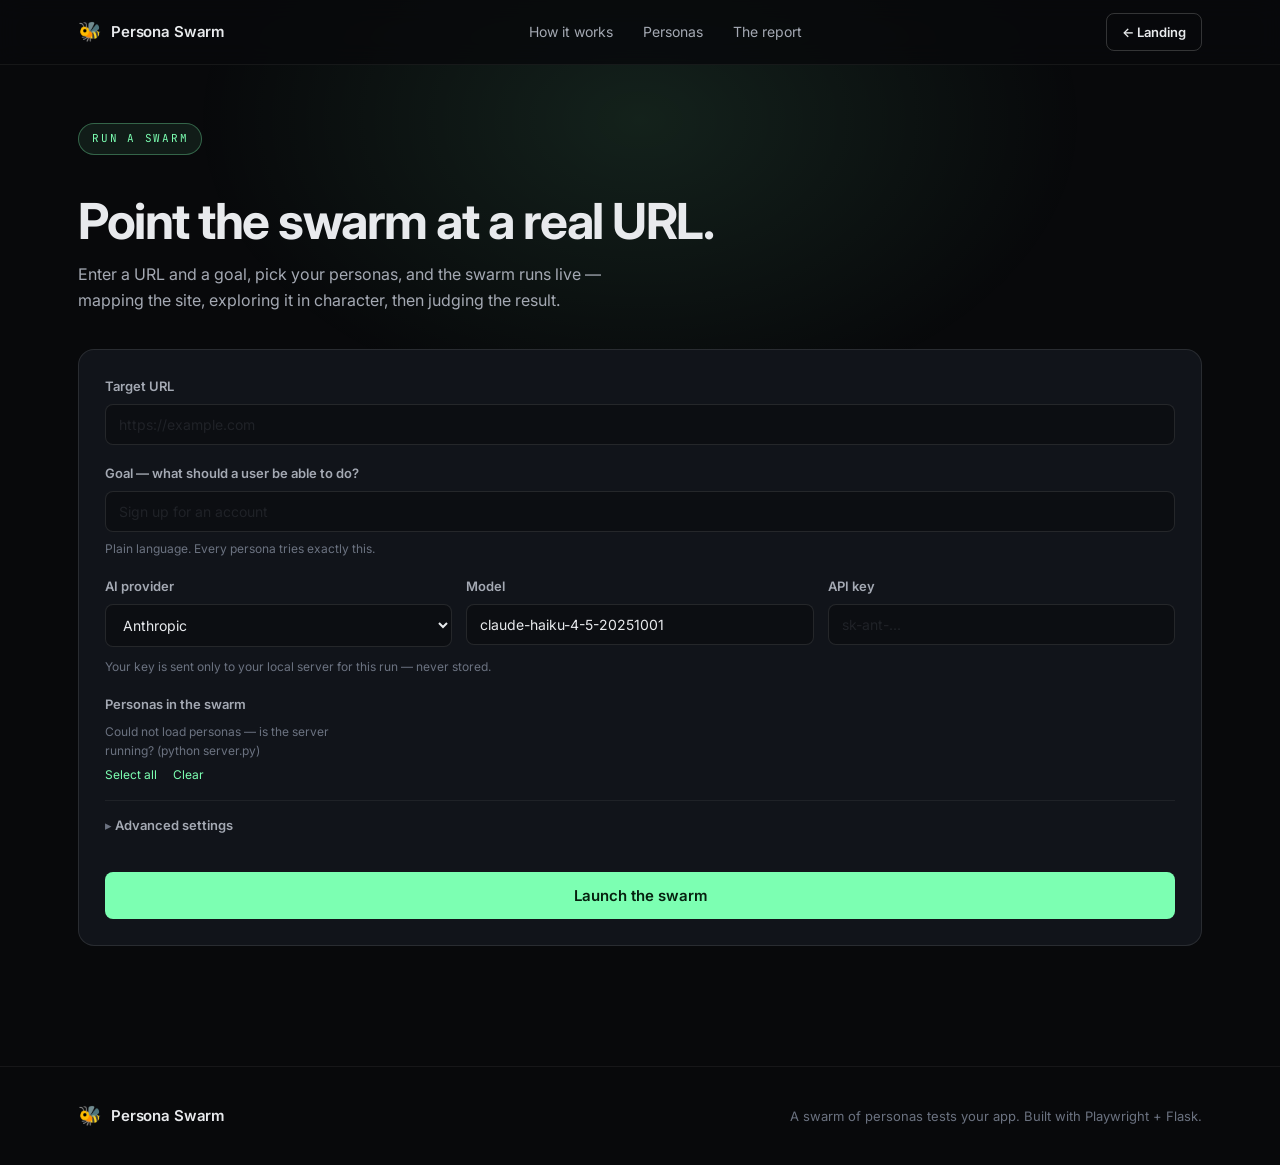
==== web/run.html @ f7f7ae6f "Add web app: landing site + functional in-browser swarm runner Adds the web/ directory and a Flask b" ====
<!doctype html>
<html lang="en">
<head>
  <meta charset="UTF-8" />
  <meta name="viewport" content="width=device-width, initial-scale=1.0" />
  <title>Persona Swarm — run a swarm</title>
  <meta name="description" content="Launch a persona swarm against any URL — live in your browser." />
  <link rel="icon" href="data:image/svg+xml,<svg xmlns='http://www.w3.org/2000/svg' viewBox='0 0 100 100'><text y='.9em' font-size='90'>🐝</text></svg>" />
  <link rel="preconnect" href="https://fonts.googleapis.com" />
  <link rel="preconnect" href="https://fonts.gstatic.com" crossorigin />
  <link href="https://fonts.googleapis.com/css2?family=Inter:wght@400;500;600;700&family=JetBrains+Mono:wght@400;500;600&family=Instrument+Serif:ital@0;1&display=swap" rel="stylesheet" />
  <link rel="stylesheet" href="styles.css" />
</head>
<body>

  <!-- ===== NAV ===== -->
  <header class="nav scrolled" id="nav">
    <div class="container nav-inner">
      <a class="brand" href="index.html">
        <span class="brand-mark">🐝</span>
        <span class="brand-name">Persona&nbsp;Swarm</span>
      </a>
      <nav class="nav-links">
        <a href="index.html#how">How it works</a>
        <a href="index.html#personas">Personas</a>
        <a href="index.html#report">The report</a>
      </nav>
      <a class="btn btn-ghost btn-sm" href="index.html">← Landing</a>
    </div>
  </header>

  <main id="top">

    <!-- ===== APP HEAD ===== -->
    <section class="app-head">
      <div class="container">
        <div class="eyebrow">Run a swarm</div>
        <h1 class="app-title">Point the swarm at a <em>real URL</em>.</h1>
        <p class="app-sub">
          Enter a URL and a goal, pick your personas, and the swarm runs live —
          mapping the site, exploring it in character, then judging the result.
        </p>
      </div>
    </section>

    <div class="container app-wrap">

      <!-- ===== FORM ===== -->
      <form id="run-form" class="panel form-panel" autocomplete="off">
        <div class="field">
          <label for="f-url">Target URL</label>
          <input id="f-url" name="url" type="url" placeholder="https://example.com" required />
        </div>

        <div class="field">
          <label for="f-goal">Goal — what should a user be able to do?</label>
          <input id="f-goal" name="goal" type="text" placeholder="Sign up for an account" required />
          <p class="hint">Plain language. Every persona tries exactly this.</p>
        </div>

        <div class="field-grid-3">
          <div class="field">
            <label for="f-provider">AI provider</label>
            <select id="f-provider" name="provider">
              <option value="anthropic">Anthropic</option>
              <option value="openai">OpenAI</option>
            </select>
          </div>
          <div class="field">
            <label for="f-model">Model</label>
            <input id="f-model" name="model" type="text" />
          </div>
          <div class="field">
            <label for="f-key">API key</label>
            <input id="f-key" name="api_key" type="password" placeholder="sk-ant-..." />
          </div>
        </div>
        <p class="hint key-hint">
          Your key is sent only to your local server for this run — never stored.
        </p>

        <div class="field">
          <label>Personas in the swarm</label>
          <div class="pick-grid" id="persona-pick"><!-- rendered by app.js --></div>
          <div class="pick-actions">
            <button type="button" class="linkbtn" id="pick-all">Select all</button>
            <button type="button" class="linkbtn" id="pick-none">Clear</button>
          </div>
        </div>

        <details class="adv">
          <summary>Advanced settings</summary>
          <div class="adv-body">
            <div class="slider">
              <label for="f-steps">Max steps / persona <b id="v-steps">15</b></label>
              <input id="f-steps" type="range" min="5" max="30" value="15" />
            </div>
            <div class="slider">
              <label for="f-pages">Site map — max pages <b id="v-pages">20</b></label>
              <input id="f-pages" type="range" min="3" max="40" value="20" />
            </div>
            <div class="slider">
              <label for="f-conc">Parallel personas <b id="v-conc">4</b></label>
              <input id="f-conc" type="range" min="1" max="8" value="4" />
            </div>
          </div>
        </details>

        <div class="form-errors" id="form-errors" hidden></div>

        <button type="submit" class="btn btn-primary btn-launch" id="launch-btn">
          Launch the swarm
        </button>
        <noscript>
          <p class="hint">This page needs JavaScript and a running server (<code>python server.py</code>).</p>
        </noscript>
      </form>

      <!-- ===== PROGRESS ===== -->
      <section class="panel run-progress" id="progress-panel" hidden>
        <div class="progress-head">
          <div>
            <div class="progress-phase" id="progress-phase">Starting…</div>
            <div class="progress-meta" id="progress-meta"></div>
          </div>
          <div class="spinner" id="progress-spin"></div>
        </div>
        <div class="console-rows" id="progress-rows"></div>
      </section>

      <!-- ===== RESULTS (built by app.js) ===== -->
      <section id="results-panel" hidden></section>

    </div>
  </main>

  <footer class="footer">
    <div class="container footer-inner">
      <div class="brand">
        <span class="brand-mark">🐝</span>
        <span class="brand-name">Persona Swarm</span>
      </div>
      <p class="footer-note">A swarm of personas tests your app. Built with Playwright + Flask.</p>
    </div>
  </footer>

  <script src="app.js"></script>
</body>
</html>
---- web/styles.css ----
/* ============================================================
   Persona Swarm — showcase site
   Visual system mirrors gauntlet.to: near-black ground,
   mint-green accent, Inter / JetBrains Mono / Instrument Serif.
   ============================================================ */

:root {
  --bg:            #08090b;
  --bg-1:          #0c0e12;
  --bg-card:       #11141a;
  --accent:        #7cffb2;
  --accent-dim:    #54e394;
  --accent-bg:     rgba(124, 255, 178, .08);
  --accent-bg-str: rgba(124, 255, 178, .16);
  --accent-border: rgba(124, 255, 178, .32);
  --border-soft:   rgba(255, 255, 255, .06);
  --border:        rgba(255, 255, 255, .10);
  --border-strong: rgba(255, 255, 255, .18);
  --text:          #e8eaed;
  --text-mid:      #a4a9b3;
  --text-dim:      #6b7280;
  --text-faint:    rgba(68, 72, 80, .35);
  --error:         #ff7a7a;
  --improve:       #7ab8ff;
  --warn:          #f5c46b;
  --good:          #7cffb2;

  --font-display: "Instrument Serif", Georgia, serif;
  --font-mono:    "JetBrains Mono", "SF Mono", Menlo, Consolas, monospace;
  --font-sans:    "Inter", system-ui, -apple-system, "Segoe UI", sans-serif;

  --r-sm: 4px;  --r-md: 8px;  --r-lg: 12px;  --r-xl: 16px;
  --container: 1180px;
  --ease: cubic-bezier(.2, .7, .2, 1);
}

* { margin: 0; padding: 0; box-sizing: border-box; }

html { scroll-behavior: smooth; }

body {
  font-family: var(--font-sans);
  background: var(--bg);
  color: var(--text);
  font-size: 15px;
  line-height: 1.6;
  -webkit-font-smoothing: antialiased;
  overflow-x: hidden;
}

/* ambient glow behind the page */
body::before {
  content: "";
  position: fixed;
  top: -20%;
  left: 50%;
  width: 900px; height: 600px;
  transform: translateX(-50%);
  background: radial-gradient(ellipse, rgba(124, 255, 178, .10), transparent 70%);
  pointer-events: none;
  z-index: 0;
}

.container {
  width: 100%;
  max-width: var(--container);
  margin: 0 auto;
  padding: 0 28px;
  position: relative;
  z-index: 1;
}

em { font-style: normal; }

/* ---- typographic accents ---- */
.hero-title em,
.section-title em,
.cta-title em {
  font-family: var(--font-display);
  font-style: italic;
  font-weight: 400;
  color: var(--accent);
}

/* ============================================================
   NAV
   ============================================================ */
.nav {
  position: sticky;
  top: 0;
  z-index: 50;
  border-bottom: 1px solid transparent;
  background: rgba(8, 9, 11, 0);
  transition: background .3s var(--ease), border-color .3s var(--ease);
}
.nav.scrolled {
  background: rgba(8, 9, 11, .82);
  backdrop-filter: blur(12px);
  border-bottom: 1px solid var(--border-soft);
}
.nav-inner {
  display: flex;
  align-items: center;
  justify-content: space-between;
  height: 64px;
}
.brand {
  display: flex;
  align-items: center;
  gap: 9px;
  text-decoration: none;
  color: var(--text);
}
.brand-mark { font-size: 19px; }
.brand-name { font-weight: 600; letter-spacing: -.01em; font-size: 15px; }
.nav-links {
  display: flex;
  gap: 30px;
}
.nav-links a {
  color: var(--text-mid);
  text-decoration: none;
  font-size: 14px;
  transition: color .15s var(--ease);
}
.nav-links a:hover { color: var(--text); }

/* ============================================================
   BUTTONS
   ============================================================ */
.btn {
  display: inline-flex;
  align-items: center;
  justify-content: center;
  font-family: var(--font-sans);
  font-size: 14px;
  font-weight: 600;
  text-decoration: none;
  padding: 11px 20px;
  border-radius: var(--r-md);
  border: 1px solid transparent;
  cursor: pointer;
  transition: transform .12s var(--ease), background .15s var(--ease),
              border-color .15s var(--ease);
}
.btn-sm { padding: 8px 15px; font-size: 13px; }
.btn-primary {
  background: var(--accent);
  color: #06210f;
}
.btn-primary:hover { background: #92ffc1; transform: translateY(-1px); }
.btn-ghost {
  background: transparent;
  color: var(--text);
  border-color: var(--border-strong);
}
.btn-ghost:hover { border-color: var(--accent-border); }

/* ============================================================
   HERO
   ============================================================ */
.hero {
  padding: 96px 0 80px;
  text-align: center;
}
.eyebrow {
  display: inline-block;
  font-family: var(--font-mono);
  font-size: 11px;
  letter-spacing: .16em;
  text-transform: uppercase;
  color: var(--accent);
  background: var(--accent-bg);
  border: 1px solid var(--accent-border);
  padding: 6px 13px;
  border-radius: 999px;
  margin-bottom: 26px;
}
.hero-title {
  font-size: clamp(2.6rem, 6.4vw, 4.7rem);
  line-height: 1.04;
  font-weight: 700;
  letter-spacing: -.035em;
}
.hero-sub {
  max-width: 620px;
  margin: 24px auto 0;
  color: var(--text-mid);
  font-size: 17px;
}
.hero-cta {
  display: flex;
  gap: 12px;
  justify-content: center;
  margin-top: 32px;
}
.hero-stats {
  display: flex;
  gap: 14px;
  justify-content: center;
  align-items: center;
  margin-top: 30px;
  font-size: 13px;
  color: var(--text-dim);
}
.hero-stats b { color: var(--text-mid); font-weight: 600; }
.hero-stats .dot { color: var(--text-faint); }

/* ---- live swarm console ---- */
.console {
  max-width: 720px;
  margin: 60px auto 0;
  text-align: left;
  background: var(--bg-card);
  border: 1px solid var(--border);
  border-radius: var(--r-lg);
  overflow: hidden;
  box-shadow: 0 30px 80px -30px rgba(0, 0, 0, .8);
}
.console-bar {
  display: flex;
  align-items: center;
  gap: 7px;
  padding: 11px 14px;
  background: var(--bg-1);
  border-bottom: 1px solid var(--border-soft);
}
.cdot {
  width: 10px; height: 10px;
  border-radius: 999px;
  background: #2c2f36;
}
.console-title {
  margin-left: 8px;
  font-family: var(--font-mono);
  font-size: 12px;
  color: var(--text-dim);
}
.console-body { padding: 18px 18px 16px; }
.console-cmd {
  font-family: var(--font-mono);
  font-size: 13px;
  color: var(--text-mid);
  margin-bottom: 14px;
}
.console-cmd .prompt { color: var(--accent); }
.console-cmd .arg { color: var(--text-dim); }

.console-rows { display: flex; flex-direction: column; gap: 2px; }
.crow {
  display: grid;
  grid-template-columns: 26px 1fr auto;
  align-items: center;
  gap: 10px;
  padding: 7px 8px;
  border-radius: var(--r-sm);
  font-size: 13px;
}
.crow + .crow { border-top: 1px solid var(--border-soft); }
.crow-emoji { font-size: 15px; }
.crow-name { color: var(--text); }
.crow-status {
  font-family: var(--font-mono);
  font-size: 12px;
  color: var(--text-dim);
}
.crow-status.running { color: var(--warn); }
.crow-status.completed { color: var(--good); }
.crow-status.abandoned { color: var(--error); }
.crow.dim { opacity: .4; }
.console-foot {
  margin-top: 12px;
  padding-top: 12px;
  border-top: 1px solid var(--border-soft);
  font-family: var(--font-mono);
  font-size: 12px;
  color: var(--text-dim);
  min-height: 18px;
}
.console-foot b { color: var(--accent); font-weight: 600; }

/* ============================================================
   GENERIC SECTION
   ============================================================ */
.section { padding: 84px 0; }
.kicker {
  font-family: var(--font-mono);
  font-size: 11px;
  letter-spacing: .16em;
  text-transform: uppercase;
  color: var(--accent);
  margin-bottom: 14px;
}
.section-title {
  font-size: clamp(1.9rem, 3.6vw, 2.8rem);
  font-weight: 700;
  letter-spacing: -.03em;
  line-height: 1.12;
}
.section-lead {
  max-width: 600px;
  margin-top: 16px;
  color: var(--text-mid);
  font-size: 16px;
}

/* ---- problem / contrast ---- */
.contrast {
  display: grid;
  grid-template-columns: 1fr 1fr;
  gap: 18px;
  margin-top: 40px;
}
.contrast-col {
  background: var(--bg-card);
  border: 1px solid var(--border);
  border-radius: var(--r-lg);
  padding: 24px;
}
.contrast-col.good { border-color: var(--accent-border); background: var(--accent-bg); }
.contrast-h {
  font-family: var(--font-mono);
  font-size: 12px;
  text-transform: uppercase;
  letter-spacing: .1em;
  margin-bottom: 14px;
  color: var(--text-dim);
}
.contrast-col.good .contrast-h { color: var(--accent); }
.contrast-col ul { list-style: none; display: flex; flex-direction: column; gap: 10px; }
.contrast-col li {
  font-size: 14px;
  color: var(--text-mid);
  padding-left: 20px;
  position: relative;
}
.contrast-col li::before {
  content: "—";
  position: absolute;
  left: 0;
  color: var(--text-faint);
}
.contrast-col.good li::before { content: "+"; color: var(--accent); }
.contrast-col.bad li::before { content: "×"; color: var(--error); }

/* ---- steps ---- */
.steps {
  list-style: none;
  display: grid;
  grid-template-columns: repeat(5, 1fr);
  gap: 14px;
  margin-top: 40px;
  counter-reset: step;
}
.step {
  background: var(--bg-card);
  border: 1px solid var(--border);
  border-radius: var(--r-lg);
  padding: 22px 18px;
  transition: border-color .2s var(--ease), transform .2s var(--ease);
}
.step:hover { border-color: var(--accent-border); transform: translateY(-3px); }
.step-no {
  font-family: var(--font-mono);
  font-size: 12px;
  color: var(--accent);
  letter-spacing: .05em;
}
.step h3 {
  font-size: 15px;
  font-weight: 600;
  margin: 12px 0 8px;
  letter-spacing: -.01em;
}
.step p { font-size: 13px; color: var(--text-dim); line-height: 1.55; }
.step p em { color: var(--text-mid); font-style: italic; }

/* ---- personas ---- */
.persona-grid {
  display: grid;
  grid-template-columns: repeat(4, 1fr);
  gap: 14px;
  margin-top: 40px;
}
.persona {
  background: var(--bg-card);
  border: 1px solid var(--border);
  border-radius: var(--r-lg);
  padding: 20px;
  transition: border-color .2s var(--ease), transform .2s var(--ease),
              background .2s var(--ease);
}
.persona:hover {
  border-color: var(--accent-border);
  background: #13171e;
  transform: translateY(-3px);
}
.persona-top { display: flex; align-items: center; gap: 10px; }
.persona-emoji {
  font-size: 22px;
  width: 42px; height: 42px;
  display: flex; align-items: center; justify-content: center;
  background: var(--bg-1);
  border: 1px solid var(--border);
  border-radius: var(--r-md);
}
.persona-name { font-size: 14px; font-weight: 600; letter-spacing: -.01em; }
.persona-summary {
  margin-top: 12px;
  font-size: 13px;
  color: var(--text-dim);
  line-height: 1.55;
  min-height: 58px;
}
.persona-meta {
  margin-top: 14px;
  display: flex;
  align-items: center;
  justify-content: space-between;
}
.patience-label {
  font-family: var(--font-mono);
  font-size: 10px;
  letter-spacing: .08em;
  text-transform: uppercase;
  color: var(--text-dim);
}
.patience-bar {
  width: 78px; height: 5px;
  background: var(--border);
  border-radius: 999px;
  overflow: hidden;
}
.patience-fill { height: 100%; background: var(--accent); border-radius: 999px; }

/* ---- report card ---- */
.report-card {
  margin-top: 38px;
  background: var(--bg-card);
  border: 1px solid var(--border);
  border-radius: var(--r-xl);
  overflow: hidden;
}
.report-head {
  display: flex;
  align-items: center;
  justify-content: space-between;
  padding: 24px 26px;
  border-bottom: 1px solid var(--border-soft);
}
.report-goal {
  font-family: var(--font-display);
  font-style: italic;
  font-size: 22px;
  color: var(--text);
}
.report-url {
  font-family: var(--font-mono);
  font-size: 12px;
  color: var(--text-dim);
  margin-top: 3px;
}
.score-ring {
  width: 92px; height: 92px;
  border-radius: 999px;
  display: flex;
  flex-direction: column;
  align-items: center;
  justify-content: center;
  flex-shrink: 0;
  background:
    radial-gradient(closest-side, var(--bg-card) 79%, transparent 80%),
    conic-gradient(var(--accent) var(--ring-deg, 0deg), var(--border) 0);
}
.score-num { font-size: 24px; font-weight: 700; line-height: 1; }
.score-num small { font-size: 11px; color: var(--text-dim); font-weight: 500; }
.score-label {
  font-family: var(--font-mono);
  font-size: 9px;
  letter-spacing: .14em;
  text-transform: uppercase;
  color: var(--text-dim);
  margin-top: 3px;
}
.report-headline {
  padding: 20px 26px;
  font-size: 15px;
  color: var(--text-mid);
  border-bottom: 1px solid var(--border-soft);
}
.report-cols {
  display: grid;
  grid-template-columns: 1fr 1fr;
}
.report-block { padding: 22px 26px; }
.report-block:first-child { border-right: 1px solid var(--border-soft); }
.report-block-h {
  font-family: var(--font-mono);
  font-size: 11px;
  letter-spacing: .12em;
  text-transform: uppercase;
  color: var(--text-dim);
  margin-bottom: 14px;
}
.blocker-list, .verdict-list {
  list-style: none;
  display: flex;
  flex-direction: column;
  gap: 11px;
}
.blocker-list li {
  font-size: 13.5px;
  color: var(--text-mid);
  display: flex;
  gap: 10px;
  align-items: flex-start;
}
.sev {
  width: 8px; height: 8px;
  border-radius: 999px;
  margin-top: 6px;
  flex-shrink: 0;
}
.sev-blocker { background: var(--error); }
.sev-major { background: var(--warn); }
.verdict-list li {
  display: flex;
  align-items: center;
  justify-content: space-between;
  font-size: 13.5px;
}
.verdict-list .v-name { color: var(--text-mid); }
.vchip {
  font-family: var(--font-mono);
  font-size: 10px;
  font-weight: 600;
  text-transform: uppercase;
  letter-spacing: .06em;
  padding: 3px 8px;
  border-radius: 999px;
}
.vchip.success { color: var(--good); background: var(--accent-bg-str); }
.vchip.partial { color: var(--warn); background: rgba(245, 196, 107, .12); }
.vchip.failure { color: var(--error); background: rgba(255, 122, 122, .12); }
.report-foot {
  padding: 16px 26px;
  background: var(--bg-1);
  font-size: 13px;
  color: var(--text-dim);
}
.report-foot b { color: var(--text-mid); }
.regress-tag {
  font-family: var(--font-mono);
  font-size: 11px;
  color: var(--error);
  background: rgba(255, 122, 122, .1);
  padding: 3px 8px;
  border-radius: var(--r-sm);
  margin-right: 8px;
}

/* ---- CTA ---- */
.section-cta { text-align: center; }
.section-cta .section-lead { margin-left: auto; margin-right: auto; }
.cta-title {
  font-size: clamp(2rem, 4.4vw, 3.2rem);
  font-weight: 700;
  letter-spacing: -.03em;
}
.run-block {
  max-width: 560px;
  margin: 34px auto 28px;
  text-align: left;
  background: var(--bg-card);
  border: 1px solid var(--border);
  border-radius: var(--r-lg);
  overflow: hidden;
}
.run-code {
  padding: 20px;
  font-family: var(--font-mono);
  font-size: 13px;
  line-height: 1.85;
  color: var(--text);
  white-space: pre-wrap;
}
.run-code .c-cmt { color: var(--text-dim); }

/* ---- footer ---- */
.footer {
  border-top: 1px solid var(--border-soft);
  padding: 34px 0;
  margin-top: 30px;
}
.footer-inner {
  display: flex;
  align-items: center;
  justify-content: space-between;
}
.footer-note { font-size: 13px; color: var(--text-dim); }

/* ============================================================
   REVEAL ANIMATION
   ============================================================ */
/* hidden state applies only once JS confirms it can reveal them again,
   so a JS failure leaves the page fully visible instead of blank */
html.js .reveal {
  opacity: 0;
  transform: translateY(18px);
  transition: opacity .6s var(--ease), transform .6s var(--ease);
}
/* must out-rank `html.js .reveal` (0,2,1) — hence the html.js prefix */
html.js .reveal.in { opacity: 1; transform: none; }

@media (prefers-reduced-motion: reduce) {
  html.js .reveal { opacity: 1; transform: none; transition: none; }
  html { scroll-behavior: auto; }
}

/* ============================================================
   RESPONSIVE
   ============================================================ */
@media (max-width: 940px) {
  .steps { grid-template-columns: repeat(2, 1fr); }
  .persona-grid { grid-template-columns: repeat(2, 1fr); }
}
@media (max-width: 720px) {
  .nav-links { display: none; }
  .hero { padding: 64px 0 56px; }
  .section { padding: 60px 0; }
  .contrast { grid-template-columns: 1fr; }
  .report-cols { grid-template-columns: 1fr; }
  .report-block:first-child {
    border-right: none;
    border-bottom: 1px solid var(--border-soft);
  }
  .report-head { flex-direction: column; gap: 18px; align-items: flex-start; }
  .hero-cta { flex-direction: column; }
  .hero-stats { flex-wrap: wrap; }
}
@media (max-width: 460px) {
  .steps { grid-template-columns: 1fr; }
  .persona-grid { grid-template-columns: 1fr; }
  .container { padding: 0 18px; }
}

/* ============================================================
   RUN APP  (run.html) — the functional swarm runner
   ============================================================ */
.app-head { padding: 58px 0 6px; }
.app-title {
  font-size: clamp(2rem, 4.4vw, 3.1rem);
  font-weight: 700;
  letter-spacing: -.03em;
  line-height: 1.08;
  margin-top: 14px;
}
.app-sub {
  max-width: 560px;
  margin-top: 14px;
  color: var(--text-mid);
  font-size: 16px;
}
.app-wrap {
  display: flex;
  flex-direction: column;
  gap: 22px;
  padding-top: 30px;
  padding-bottom: 90px;
}

.panel {
  background: var(--bg-card);
  border: 1px solid var(--border);
  border-radius: var(--r-xl);
  padding: 26px;
}

/* ---- form ---- */
.form-panel { display: flex; flex-direction: column; gap: 18px; }
.field { display: flex; flex-direction: column; gap: 7px; }
.field-grid-3 { display: grid; grid-template-columns: 1fr 1fr 1fr; gap: 14px; }
.field label, .slider label {
  font-size: 13px;
  font-weight: 600;
  color: var(--text-mid);
}
.form-panel input[type="url"],
.form-panel input[type="text"],
.form-panel input[type="password"],
.form-panel select {
  width: 100%;
  background: var(--bg-1);
  border: 1px solid var(--border);
  border-radius: var(--r-md);
  color: var(--text);
  font-family: var(--font-sans);
  font-size: 14px;
  padding: 11px 13px;
  transition: border-color .15s var(--ease);
}
.form-panel input:focus, .form-panel select:focus {
  outline: none;
  border-color: var(--accent-border);
}
.form-panel input::placeholder { color: var(--text-faint); }
.hint { font-size: 12px; color: var(--text-dim); }
.key-hint { margin-top: -8px; }

/* ---- persona picker ---- */
.pick-grid { display: grid; grid-template-columns: repeat(4, 1fr); gap: 10px; }
.pick {
  text-align: left;
  background: var(--bg-1);
  border: 1px solid var(--border);
  border-radius: var(--r-md);
  padding: 12px;
  cursor: pointer;
  font-family: var(--font-sans);
  transition: border-color .15s var(--ease), background .15s var(--ease);
}
.pick:hover { border-color: var(--border-strong); }
.pick.on { border-color: var(--accent-border); background: var(--accent-bg); }
.pick-top { display: flex; align-items: center; gap: 7px; }
.pick-emoji { font-size: 16px; }
.pick-name { font-size: 13px; font-weight: 600; color: var(--text); flex: 1; }
.pick-check { font-size: 11px; color: var(--accent); opacity: 0; transition: opacity .12s var(--ease); }
.pick.on .pick-check { opacity: 1; }
.pick-summary { font-size: 11.5px; color: var(--text-dim); margin-top: 7px; line-height: 1.45; }
.pick-actions { display: flex; gap: 16px; }
.linkbtn {
  background: none;
  border: none;
  cursor: pointer;
  color: var(--accent);
  font-size: 12px;
  font-family: var(--font-sans);
  padding: 0;
}
.linkbtn:hover { color: var(--accent-dim); }

/* ---- advanced ---- */
.adv { border-top: 1px solid var(--border-soft); padding-top: 14px; }
.adv summary {
  cursor: pointer;
  font-size: 13px;
  font-weight: 600;
  color: var(--text-mid);
  list-style: none;
}
.adv summary::-webkit-details-marker { display: none; }
.adv summary::before { content: "▸ "; color: var(--text-dim); }
.adv[open] summary::before { content: "▾ "; }
.adv-body { display: grid; grid-template-columns: repeat(3, 1fr); gap: 16px; margin-top: 14px; }
.slider { display: flex; flex-direction: column; gap: 8px; }
.slider label b { color: var(--accent); font-family: var(--font-mono); }
.slider input[type="range"] { width: 100%; accent-color: var(--accent); cursor: pointer; }

/* ---- errors / launch ---- */
.form-errors { display: flex; flex-direction: column; gap: 6px; }
.form-error {
  font-size: 13px;
  color: var(--error);
  background: rgba(255, 122, 122, .08);
  border: 1px solid rgba(255, 122, 122, .22);
  border-radius: var(--r-md);
  padding: 9px 12px;
}
.btn-launch { width: 100%; padding: 13px; font-size: 15px; }
.btn-launch:disabled { opacity: .55; cursor: not-allowed; transform: none; }

/* ---- progress ---- */
.progress-head {
  display: flex;
  align-items: center;
  justify-content: space-between;
  margin-bottom: 16px;
}
.progress-phase { font-size: 15px; font-weight: 600; }
.progress-meta {
  font-family: var(--font-mono);
  font-size: 12px;
  color: var(--text-dim);
  margin-top: 3px;
}
.spinner {
  width: 20px; height: 20px;
  flex-shrink: 0;
  border: 2px solid var(--border);
  border-top-color: var(--accent);
  border-radius: 999px;
  animation: spin .8s linear infinite;
}
@keyframes spin { to { transform: rotate(360deg); } }
@media (prefers-reduced-motion: reduce) { .spinner { animation: none; } }
.crow-status.stuck { color: var(--warn); }
.crow-status.error { color: var(--error); }

/* ---- results ---- */
.results { display: flex; flex-direction: column; gap: 22px; }
.results-head {
  display: flex;
  align-items: center;
  justify-content: space-between;
  gap: 20px;
}
.results-goal { font-family: var(--font-display); font-style: italic; font-size: 24px; }
.results-url { font-family: var(--font-mono); font-size: 12px; color: var(--text-dim); margin-top: 4px; }
.results-sub { font-size: 12px; color: var(--text-dim); margin-top: 6px; }
.results-headline {
  font-size: 15px;
  color: var(--text-mid);
  padding: 14px 16px;
  background: var(--bg-1);
  border: 1px solid var(--border-soft);
  border-radius: var(--r-md);
}
.metrics { display: grid; grid-template-columns: repeat(5, 1fr); gap: 10px; }
.metric {
  background: var(--bg-1);
  border: 1px solid var(--border-soft);
  border-radius: var(--r-md);
  padding: 14px;
  text-align: center;
}
.metric-num { font-size: 22px; font-weight: 700; }
.metric-label {
  font-family: var(--font-mono);
  font-size: 10px;
  text-transform: uppercase;
  letter-spacing: .1em;
  color: var(--text-dim);
  margin-top: 4px;
}
.results-block { display: flex; flex-direction: column; gap: 12px; }
.results-h {
  font-size: 13px;
  font-weight: 700;
  padding-bottom: 8px;
  border-bottom: 1px solid var(--border-soft);
}

/* fixes */
.fix {
  background: var(--bg-1);
  border: 1px solid var(--border-soft);
  border-left: 3px solid var(--text-faint);
  border-radius: var(--r-md);
  padding: 12px 14px;
}
.fix-high { border-left-color: var(--error); }
.fix-medium { border-left-color: var(--warn); }
.fix-low { border-left-color: var(--improve); }
.fix summary {
  cursor: pointer;
  list-style: none;
  display: flex;
  gap: 9px;
  align-items: center;
}
.fix summary::-webkit-details-marker { display: none; }
.fix-prio {
  font-family: var(--font-mono);
  font-size: 10px;
  font-weight: 600;
  padding: 2px 7px;
  border-radius: var(--r-sm);
  background: var(--bg-card);
  color: var(--text-dim);
  flex-shrink: 0;
}
.fix-high .fix-prio { color: var(--error); }
.fix-medium .fix-prio { color: var(--warn); }
.fix-low .fix-prio { color: var(--improve); }
.fix-issue { font-size: 13.5px; color: var(--text); }
.fix-why { font-size: 13px; color: var(--text-dim); margin-top: 10px; }

/* regression */
.delta-row { display: grid; grid-template-columns: repeat(3, 1fr); gap: 10px; }
.delta {
  background: var(--bg-1);
  border: 1px solid var(--border-soft);
  border-radius: var(--r-md);
  padding: 12px;
  text-align: center;
}
.delta-num { font-size: 19px; font-weight: 700; font-family: var(--font-mono); }
.delta-label {
  font-family: var(--font-mono);
  font-size: 10px;
  text-transform: uppercase;
  letter-spacing: .09em;
  color: var(--text-dim);
  margin-top: 3px;
}
.delta.good .delta-num { color: var(--good); }
.delta.bad .delta-num { color: var(--error); }
.delta.flat .delta-num { color: var(--text-dim); }
.reg-line { font-size: 13px; }
.reg-line.good { color: var(--good); }
.reg-line.bad { color: var(--error); }

/* per-persona result */
.persona-result {
  background: var(--bg-1);
  border: 1px solid var(--border-soft);
  border-left: 3px solid var(--text-faint);
  border-radius: var(--r-md);
  padding: 14px 16px;
}
.persona-result.success { border-left-color: var(--good); }
.persona-result.partial { border-left-color: var(--warn); }
.persona-result.failure { border-left-color: var(--error); }
.pr-top { display: flex; align-items: center; gap: 9px; }
.pr-emoji { font-size: 17px; }
.pr-name { font-size: 14px; font-weight: 600; flex: 1; }
.pr-summary { font-size: 13px; color: var(--text-mid); margin-top: 8px; line-height: 1.55; }
.pr-details { margin-top: 10px; }
.pr-details > summary {
  cursor: pointer;
  font-family: var(--font-mono);
  font-size: 11.5px;
  color: var(--text-dim);
  list-style: none;
}
.pr-details > summary::-webkit-details-marker { display: none; }
.pr-details > summary::before { content: "▸ "; }
.pr-details[open] > summary::before { content: "▾ "; }
.pr-sub {
  font-family: var(--font-mono);
  font-size: 10px;
  text-transform: uppercase;
  letter-spacing: .1em;
  color: var(--text-dim);
  margin: 14px 0 8px;
}
.pr-error {
  font-size: 12.5px;
  color: var(--error);
  background: rgba(255, 122, 122, .08);
  border-radius: var(--r-sm);
  padding: 8px 10px;
  margin-top: 10px;
}
.friction-list { list-style: none; display: flex; flex-direction: column; gap: 8px; }
.friction-list li {
  font-size: 13px;
  color: var(--text-mid);
  display: flex;
  gap: 9px;
  align-items: flex-start;
}
.step-tag { color: var(--text-faint); }
.step-trail { list-style: none; display: flex; flex-direction: column; gap: 10px; }
.step-item { border-left: 1px solid var(--border); padding-left: 12px; }
.step-head { display: flex; align-items: center; gap: 8px; flex-wrap: wrap; }
.step-idx {
  font-family: var(--font-mono);
  font-size: 10px;
  font-weight: 600;
  color: #06210f;
  background: var(--accent);
  border-radius: var(--r-sm);
  padding: 1px 6px;
}
.step-action { font-size: 13px; font-weight: 600; }
.step-target { font-family: var(--font-mono); font-size: 12px; color: var(--text-dim); }
.step-thought { font-size: 12.5px; color: var(--text-mid); margin-top: 4px; }
.step-obs { font-size: 12.5px; color: var(--text-dim); margin-top: 2px; }

.results-actions { display: flex; gap: 10px; justify-content: flex-end; }
.run-error { border-color: rgba(255, 122, 122, .3); }
.sev-minor { background: var(--improve); }

@media (max-width: 860px) {
  .field-grid-3 { grid-template-columns: 1fr; }
  .adv-body { grid-template-columns: 1fr; }
  .pick-grid { grid-template-columns: repeat(2, 1fr); }
  .metrics { grid-template-columns: repeat(2, 1fr); }
  .delta-row { grid-template-columns: 1fr; }
  .results-head { flex-direction: column; align-items: flex-start; }
}
@media (max-width: 460px) {
  .pick-grid { grid-template-columns: 1fr; }
  .metrics { grid-template-columns: 1fr; }
}
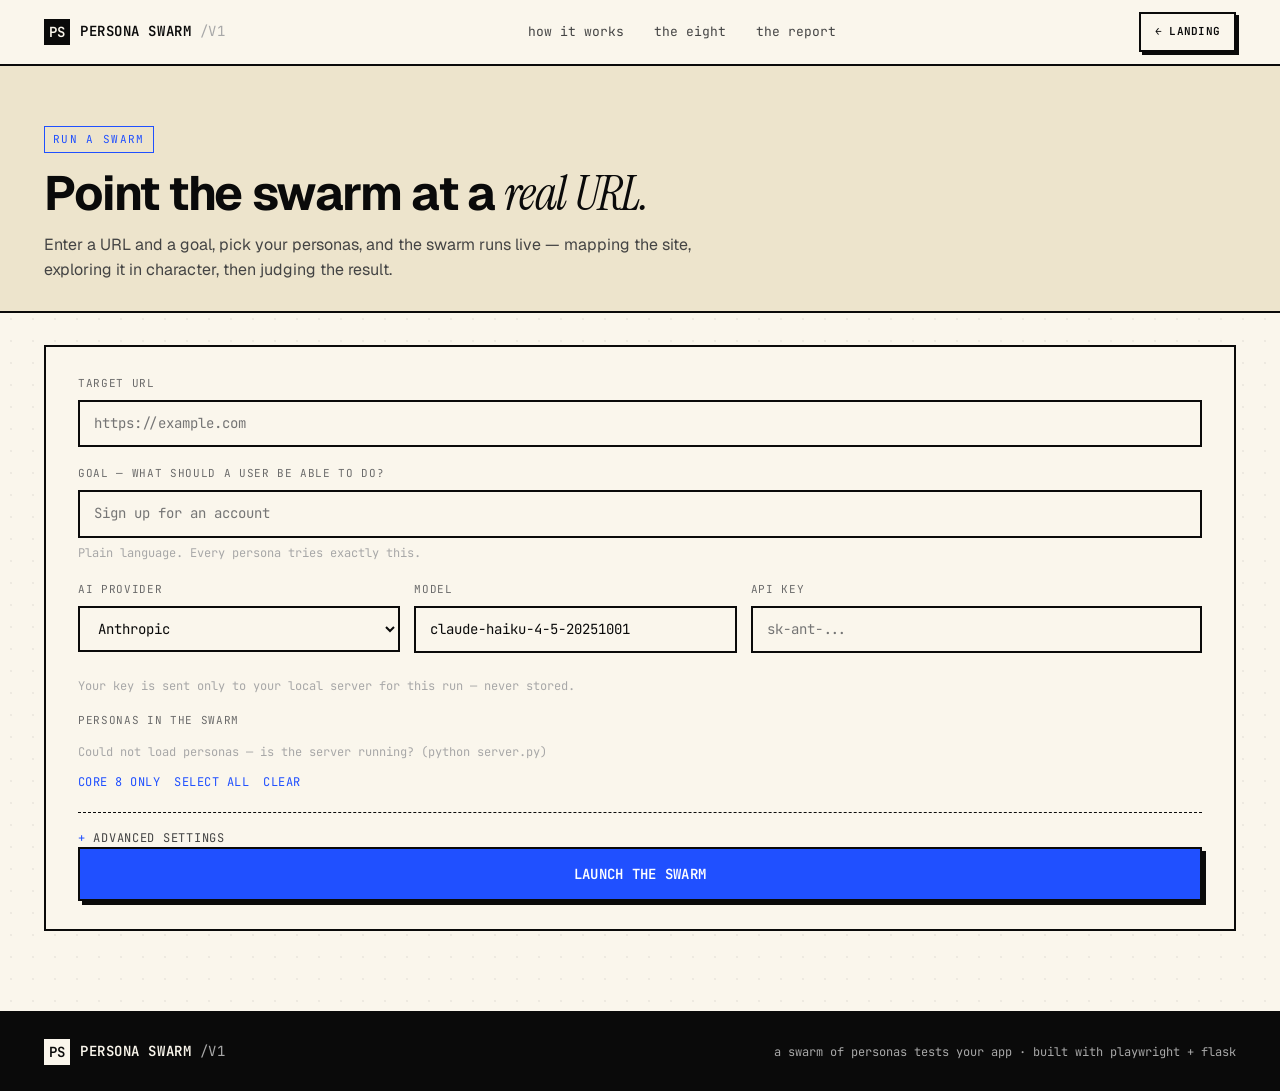
==== commit 80ed67b2: "Add static auditor, expand to 18 personas, redesign UI, ship strategy docs Swarm capabilities - New " ====
--- a/web/run.html
+++ b/web/run.html
@@ -5,10 +5,10 @@
   <meta name="viewport" content="width=device-width, initial-scale=1.0" />
   <title>Persona Swarm — run a swarm</title>
   <meta name="description" content="Launch a persona swarm against any URL — live in your browser." />
-  <link rel="icon" href="data:image/svg+xml,<svg xmlns='http://www.w3.org/2000/svg' viewBox='0 0 100 100'><text y='.9em' font-size='90'>🐝</text></svg>" />
+  <link rel="icon" href="data:image/svg+xml,<svg xmlns='http://www.w3.org/2000/svg' viewBox='0 0 100 100'><rect width='100' height='100' fill='%230a0a0a'/><text x='50' y='65' text-anchor='middle' font-size='52' fill='%23fff' font-family='monospace' font-weight='700'>PS</text></svg>" />
   <link rel="preconnect" href="https://fonts.googleapis.com" />
   <link rel="preconnect" href="https://fonts.gstatic.com" crossorigin />
-  <link href="https://fonts.googleapis.com/css2?family=Inter:wght@400;500;600;700&family=JetBrains+Mono:wght@400;500;600&family=Instrument+Serif:ital@0;1&display=swap" rel="stylesheet" />
+  <link href="https://fonts.googleapis.com/css2?family=Geist:wght@400;500;600;700&family=JetBrains+Mono:wght@400;500;600&family=Instrument+Serif:ital@0;1&display=swap" rel="stylesheet" />
   <link rel="stylesheet" href="styles.css" />
 </head>
 <body>
@@ -17,15 +17,15 @@
   <header class="nav scrolled" id="nav">
     <div class="container nav-inner">
       <a class="brand" href="index.html">
-        <span class="brand-mark">🐝</span>
+        <span class="brand-mark">PS</span>
         <span class="brand-name">Persona&nbsp;Swarm</span>
       </a>
       <nav class="nav-links">
-        <a href="index.html#how">How it works</a>
-        <a href="index.html#personas">Personas</a>
-        <a href="index.html#report">The report</a>
+        <a href="index.html#how">how it works</a>
+        <a href="index.html#personas">the eight</a>
+        <a href="index.html#report">the report</a>
       </nav>
-      <a class="btn btn-ghost btn-sm" href="index.html">← Landing</a>
+      <a class="btn btn-ghost btn-sm" href="index.html">← landing</a>
     </div>
   </header>
 
@@ -34,8 +34,8 @@
     <!-- ===== APP HEAD ===== -->
     <section class="app-head">
       <div class="container">
-        <div class="eyebrow">Run a swarm</div>
-        <h1 class="app-title">Point the swarm at a <em>real URL</em>.</h1>
+        <div class="eyebrow">run a swarm</div>
+        <h1 class="app-title">Point the swarm at a <em>real URL.</em></h1>
         <p class="app-sub">
           Enter a URL and a goal, pick your personas, and the swarm runs live —
           mapping the site, exploring it in character, then judging the result.
@@ -83,6 +83,7 @@
           <label>Personas in the swarm</label>
           <div class="pick-grid" id="persona-pick"><!-- rendered by app.js --></div>
           <div class="pick-actions">
+            <button type="button" class="linkbtn" id="pick-core">Core 8 only</button>
             <button type="button" class="linkbtn" id="pick-all">Select all</button>
             <button type="button" class="linkbtn" id="pick-none">Clear</button>
           </div>
@@ -137,10 +138,10 @@
   <footer class="footer">
     <div class="container footer-inner">
       <div class="brand">
-        <span class="brand-mark">🐝</span>
+        <span class="brand-mark">PS</span>
         <span class="brand-name">Persona Swarm</span>
       </div>
-      <p class="footer-note">A swarm of personas tests your app. Built with Playwright + Flask.</p>
+      <p class="footer-note">a swarm of personas tests your app · built with playwright + flask</p>
     </div>
   </footer>
 
--- a/web/styles.css
+++ b/web/styles.css
@@ -1,36 +1,49 @@
 /* ============================================================
-   Persona Swarm — showcase site
-   Visual system mirrors gauntlet.to: near-black ground,
-   mint-green accent, Inter / JetBrains Mono / Instrument Serif.
+   Persona Swarm — brutalist bento system
+   White ground, near-black ink, one electric-blue accent.
+   Hairline borders are thick and black; corners are sharp.
    ============================================================ */
 
 :root {
-  --bg:            #08090b;
-  --bg-1:          #0c0e12;
-  --bg-card:       #11141a;
-  --accent:        #7cffb2;
-  --accent-dim:    #54e394;
-  --accent-bg:     rgba(124, 255, 178, .08);
-  --accent-bg-str: rgba(124, 255, 178, .16);
-  --accent-border: rgba(124, 255, 178, .32);
-  --border-soft:   rgba(255, 255, 255, .06);
-  --border:        rgba(255, 255, 255, .10);
-  --border-strong: rgba(255, 255, 255, .18);
-  --text:          #e8eaed;
-  --text-mid:      #a4a9b3;
-  --text-dim:      #6b7280;
-  --text-faint:    rgba(68, 72, 80, .35);
-  --error:         #ff7a7a;
-  --improve:       #7ab8ff;
-  --warn:          #f5c46b;
-  --good:          #7cffb2;
-
-  --font-display: "Instrument Serif", Georgia, serif;
+  --bg:            #faf6ec;   /* warm paper — off-white with personality */
+  --bg-tint:       #ede4cc;   /* deeper cream for alternating sections */
+  --bg-sticker:    #fffdf6;   /* near-white for the report card pop */
+  --ink:           #0a0a0a;
+  --ink-mid:       #444444;
+  --ink-dim:       #6b6b6b;
+  --ink-faint:     #a8a8a8;
+  --line:          #0a0a0a;
+  --line-soft:     #e3e1da;
+
+  --accent:        #2050ff;
+  --accent-deep:   #0029cc;
+  --accent-bg:     #e6ecff;
+
+  --good:          #00a86b;
+  --good-bg:       #d6f5e6;
+  --warn:          #d97706;
+  --warn-bg:       #fff0d4;
+  --error:         #d93030;
+  --error-bg:      #ffe1e1;
+
+  /* persona swatches */
+  --p1: #ff5b3a; /* impatient power */
+  --p2: #ffd23f; /* cautious */
+  --p3: #6dd3a3; /* screen reader */
+  --p4: #2050ff; /* mobile */
+  --p5: #b76bff; /* skeptical */
+  --p6: #ff8fcd; /* distracted */
+  --p7: #00c2c7; /* non-native */
+  --p8: #ff3a82; /* rage clicker */
+
+  --font-display: "Geist", "Inter", system-ui, -apple-system, "Segoe UI", sans-serif;
+  --font-sans:    "Geist", "Inter", system-ui, -apple-system, "Segoe UI", sans-serif;
   --font-mono:    "JetBrains Mono", "SF Mono", Menlo, Consolas, monospace;
-  --font-sans:    "Inter", system-ui, -apple-system, "Segoe UI", sans-serif;
-
-  --r-sm: 4px;  --r-md: 8px;  --r-lg: 12px;  --r-xl: 16px;
-  --container: 1180px;
+  --font-serif:   "Instrument Serif", Georgia, serif;
+
+  --bw: 1.5px;
+  --bw-thick: 2px;
+  --container: 1240px;
   --ease: cubic-bezier(.2, .7, .2, 1);
 }
 
@@ -41,46 +54,30 @@
 body {
   font-family: var(--font-sans);
   background: var(--bg);
-  color: var(--text);
+  color: var(--ink);
   font-size: 15px;
-  line-height: 1.6;
+  line-height: 1.55;
   -webkit-font-smoothing: antialiased;
   overflow-x: hidden;
-}
-
-/* ambient glow behind the page */
-body::before {
-  content: "";
-  position: fixed;
-  top: -20%;
-  left: 50%;
-  width: 900px; height: 600px;
-  transform: translateX(-50%);
-  background: radial-gradient(ellipse, rgba(124, 255, 178, .10), transparent 70%);
-  pointer-events: none;
-  z-index: 0;
+  /* faint dot grid behind the page */
+  background-image:
+    radial-gradient(circle, rgba(10,10,10,.05) 1px, transparent 1px);
+  background-size: 22px 22px;
+  background-position: 0 0;
 }
 
 .container {
   width: 100%;
   max-width: var(--container);
   margin: 0 auto;
-  padding: 0 28px;
+  padding: 0 24px;
   position: relative;
-  z-index: 1;
 }
 
 em { font-style: normal; }
-
-/* ---- typographic accents ---- */
-.hero-title em,
-.section-title em,
-.cta-title em {
-  font-family: var(--font-display);
-  font-style: italic;
-  font-weight: 400;
-  color: var(--accent);
-}
+.italic { font-family: var(--font-serif); font-style: italic; font-weight: 400; }
+
+::selection { background: var(--accent); color: #fff; }
 
 /* ============================================================
    NAV
@@ -89,41 +86,67 @@
   position: sticky;
   top: 0;
   z-index: 50;
-  border-bottom: 1px solid transparent;
-  background: rgba(8, 9, 11, 0);
-  transition: background .3s var(--ease), border-color .3s var(--ease);
-}
-.nav.scrolled {
-  background: rgba(8, 9, 11, .82);
-  backdrop-filter: blur(12px);
-  border-bottom: 1px solid var(--border-soft);
-}
+  background: var(--bg);
+  border-bottom: var(--bw-thick) solid transparent;
+  transition: border-color .25s var(--ease);
+}
+.nav.scrolled { border-bottom-color: var(--ink); }
+
 .nav-inner {
   display: flex;
   align-items: center;
   justify-content: space-between;
+  gap: 24px;
   height: 64px;
 }
+
 .brand {
-  display: flex;
-  align-items: center;
-  gap: 9px;
+  display: inline-flex;
+  align-items: center;
+  gap: 10px;
   text-decoration: none;
-  color: var(--text);
-}
-.brand-mark { font-size: 19px; }
-.brand-name { font-weight: 600; letter-spacing: -.01em; font-size: 15px; }
+  color: var(--ink);
+  font-family: var(--font-mono);
+  font-weight: 600;
+  font-size: 14px;
+  letter-spacing: -0.01em;
+}
+.brand-mark {
+  display: inline-flex;
+  align-items: center;
+  justify-content: center;
+  width: 26px; height: 26px;
+  background: var(--ink);
+  color: var(--bg);
+  border: var(--bw) solid var(--ink);
+  font-size: 14px;
+  line-height: 1;
+}
+.brand-name { text-transform: uppercase; letter-spacing: 0.04em; }
+.brand-name::after {
+  content: " /v1";
+  color: var(--ink-faint);
+  font-weight: 400;
+}
+
 .nav-links {
   display: flex;
-  gap: 30px;
+  align-items: center;
+  gap: 4px;
 }
 .nav-links a {
-  color: var(--text-mid);
   text-decoration: none;
-  font-size: 14px;
-  transition: color .15s var(--ease);
-}
-.nav-links a:hover { color: var(--text); }
+  color: var(--ink-mid);
+  font-size: 13px;
+  font-family: var(--font-mono);
+  padding: 8px 12px;
+  border: var(--bw) solid transparent;
+  transition: border-color .15s var(--ease), color .15s var(--ease);
+}
+.nav-links a:hover {
+  color: var(--ink);
+  border-color: var(--ink);
+}
 
 /* ============================================================
    BUTTONS
@@ -132,855 +155,1739 @@
   display: inline-flex;
   align-items: center;
   justify-content: center;
-  font-family: var(--font-sans);
-  font-size: 14px;
+  gap: 8px;
+  padding: 13px 22px;
+  font-family: var(--font-mono);
+  font-size: 13px;
   font-weight: 600;
+  letter-spacing: 0.02em;
+  text-transform: uppercase;
   text-decoration: none;
-  padding: 11px 20px;
-  border-radius: var(--r-md);
-  border: 1px solid transparent;
+  border: var(--bw-thick) solid var(--ink);
+  background: var(--bg);
+  color: var(--ink);
   cursor: pointer;
-  transition: transform .12s var(--ease), background .15s var(--ease),
-              border-color .15s var(--ease);
-}
-.btn-sm { padding: 8px 15px; font-size: 13px; }
+  transition: transform .12s var(--ease),
+              box-shadow .12s var(--ease),
+              background .15s var(--ease),
+              color .15s var(--ease);
+  box-shadow: 4px 4px 0 var(--ink);
+  position: relative;
+}
+.btn:hover { transform: translate(-2px, -2px); box-shadow: 6px 6px 0 var(--ink); }
+.btn:active { transform: translate(2px, 2px); box-shadow: 0 0 0 var(--ink); }
+
 .btn-primary {
   background: var(--accent);
-  color: #06210f;
-}
-.btn-primary:hover { background: #92ffc1; transform: translateY(-1px); }
+  color: #fff;
+  border-color: var(--ink);
+}
+.btn-primary:hover { background: var(--accent-deep); }
+
 .btn-ghost {
-  background: transparent;
-  color: var(--text);
-  border-color: var(--border-strong);
-}
-.btn-ghost:hover { border-color: var(--accent-border); }
+  background: var(--bg);
+  color: var(--ink);
+  box-shadow: 4px 4px 0 var(--ink);
+}
+
+.btn-sm {
+  padding: 9px 14px;
+  font-size: 11px;
+  box-shadow: 3px 3px 0 var(--ink);
+}
+.btn-sm:hover { transform: translate(-1.5px, -1.5px); box-shadow: 4.5px 4.5px 0 var(--ink); }
 
 /* ============================================================
-   HERO
+   HERO — bento grid
    ============================================================ */
 .hero {
-  padding: 96px 0 80px;
-  text-align: center;
-}
-.eyebrow {
+  padding: 28px 0 64px;
+}
+
+.bento {
+  display: grid;
+  grid-template-columns: 1.4fr 1fr;
+  grid-template-rows: auto auto auto;
+  gap: 0;
+  border: var(--bw-thick) solid var(--ink);
+  background: var(--bg);
+}
+.bento > * {
+  border-right: var(--bw-thick) solid var(--ink);
+  border-bottom: var(--bw-thick) solid var(--ink);
+  padding: 26px 28px;
+  position: relative;
+  background: var(--bg);
+}
+.bento > *:nth-child(2n) { border-right: 0; }
+.bento > *:nth-last-child(-n+2) { border-bottom: 0; }
+
+/* cell roles */
+.cell-headline {
+  background: var(--bg);
+  padding: 36px 32px 32px;
+}
+.cell-headline .eyebrow {
   display: inline-block;
   font-family: var(--font-mono);
   font-size: 11px;
-  letter-spacing: .16em;
-  text-transform: uppercase;
+  text-transform: uppercase;
+  letter-spacing: 0.12em;
   color: var(--accent);
-  background: var(--accent-bg);
-  border: 1px solid var(--accent-border);
-  padding: 6px 13px;
-  border-radius: 999px;
-  margin-bottom: 26px;
+  padding: 4px 8px;
+  border: var(--bw) solid var(--accent);
+  margin-bottom: 18px;
 }
 .hero-title {
-  font-size: clamp(2.6rem, 6.4vw, 4.7rem);
-  line-height: 1.04;
-  font-weight: 700;
-  letter-spacing: -.035em;
+  font-family: var(--font-display);
+  font-size: clamp(2.4rem, 5.6vw, 4.5rem);
+  font-weight: 700;
+  line-height: 0.98;
+  letter-spacing: -0.035em;
+  color: var(--ink);
+}
+.hero-title em {
+  font-family: var(--font-serif);
+  font-style: italic;
+  font-weight: 400;
+}
+.hero-title .hl {
+  background: var(--accent);
+  color: #fff;
+  padding: 0 8px;
+  margin: 0 -2px;
 }
 .hero-sub {
-  max-width: 620px;
-  margin: 24px auto 0;
-  color: var(--text-mid);
-  font-size: 17px;
+  margin-top: 18px;
+  font-size: 16px;
+  line-height: 1.55;
+  max-width: 52ch;
+  color: var(--ink-mid);
 }
 .hero-cta {
   display: flex;
-  gap: 12px;
-  justify-content: center;
-  margin-top: 32px;
-}
-.hero-stats {
-  display: flex;
   gap: 14px;
-  justify-content: center;
-  align-items: center;
-  margin-top: 30px;
+  margin-top: 26px;
+  flex-wrap: wrap;
+}
+
+/* live console cell */
+.cell-console { padding: 0; }
+.console {
+  display: flex;
+  flex-direction: column;
+  height: 100%;
+  font-family: var(--font-mono);
   font-size: 13px;
-  color: var(--text-dim);
-}
-.hero-stats b { color: var(--text-mid); font-weight: 600; }
-.hero-stats .dot { color: var(--text-faint); }
-
-/* ---- live swarm console ---- */
-.console {
-  max-width: 720px;
-  margin: 60px auto 0;
-  text-align: left;
-  background: var(--bg-card);
-  border: 1px solid var(--border);
-  border-radius: var(--r-lg);
-  overflow: hidden;
-  box-shadow: 0 30px 80px -30px rgba(0, 0, 0, .8);
 }
 .console-bar {
   display: flex;
   align-items: center;
-  gap: 7px;
-  padding: 11px 14px;
-  background: var(--bg-1);
-  border-bottom: 1px solid var(--border-soft);
+  gap: 8px;
+  padding: 10px 16px;
+  border-bottom: var(--bw) solid var(--ink);
+  background: var(--ink);
+  color: var(--bg);
+  font-size: 11px;
+  letter-spacing: 0.06em;
+  text-transform: uppercase;
 }
 .cdot {
-  width: 10px; height: 10px;
-  border-radius: 999px;
-  background: #2c2f36;
-}
-.console-title {
-  margin-left: 8px;
-  font-family: var(--font-mono);
-  font-size: 12px;
-  color: var(--text-dim);
-}
-.console-body { padding: 18px 18px 16px; }
-.console-cmd {
-  font-family: var(--font-mono);
-  font-size: 13px;
-  color: var(--text-mid);
-  margin-bottom: 14px;
-}
-.console-cmd .prompt { color: var(--accent); }
-.console-cmd .arg { color: var(--text-dim); }
-
-.console-rows { display: flex; flex-direction: column; gap: 2px; }
+  width: 8px; height: 8px;
+  border: 1px solid var(--bg);
+}
+.console-title { margin-left: auto; opacity: .6; font-family: var(--font-mono); }
+.console-body { padding: 16px 18px; flex: 1; display: flex; flex-direction: column; gap: 8px; }
+.console-cmd { color: var(--ink-mid); font-size: 12px; margin-bottom: 6px; }
+.console-cmd .prompt { color: var(--accent); margin-right: 6px; }
+.console-cmd .arg { color: var(--ink-faint); }
+.console-rows { display: flex; flex-direction: column; gap: 6px; flex: 1; }
 .crow {
   display: grid;
-  grid-template-columns: 26px 1fr auto;
+  grid-template-columns: 22px 1fr auto;
   align-items: center;
   gap: 10px;
-  padding: 7px 8px;
-  border-radius: var(--r-sm);
-  font-size: 13px;
-}
-.crow + .crow { border-top: 1px solid var(--border-soft); }
-.crow-emoji { font-size: 15px; }
-.crow-name { color: var(--text); }
+  padding: 6px 8px;
+  border: var(--bw) solid var(--line-soft);
+  background: var(--bg);
+  font-size: 12px;
+  transition: opacity .25s var(--ease), border-color .25s var(--ease);
+}
+.crow.dim { opacity: .45; }
+.crow-emoji { font-size: 14px; line-height: 1; }
+.crow-name { color: var(--ink); font-weight: 500; }
 .crow-status {
   font-family: var(--font-mono);
-  font-size: 12px;
-  color: var(--text-dim);
-}
-.crow-status.running { color: var(--warn); }
+  font-size: 11px;
+  text-transform: uppercase;
+  letter-spacing: 0.04em;
+  color: var(--ink-faint);
+}
+.crow-status.running { color: var(--accent); }
 .crow-status.completed { color: var(--good); }
 .crow-status.abandoned { color: var(--error); }
-.crow.dim { opacity: .4; }
+.crow:has(.crow-status.running) { border-color: var(--accent); }
+.crow:has(.crow-status.completed) { border-color: var(--good); }
+.crow:has(.crow-status.abandoned) { border-color: var(--error); }
 .console-foot {
-  margin-top: 12px;
-  padding-top: 12px;
-  border-top: 1px solid var(--border-soft);
-  font-family: var(--font-mono);
-  font-size: 12px;
-  color: var(--text-dim);
-  min-height: 18px;
-}
-.console-foot b { color: var(--accent); font-weight: 600; }
+  margin-top: 6px;
+  padding-top: 10px;
+  border-top: var(--bw) dashed var(--ink);
+  font-size: 12px;
+  color: var(--ink-mid);
+}
+
+/* stat band cell */
+.cell-stats {
+  padding: 0;
+  grid-column: 1 / -1;
+  border-bottom: 0 !important;
+}
+.statband {
+  display: grid;
+  grid-template-columns: repeat(4, 1fr);
+}
+.stat {
+  padding: 22px 24px;
+  border-right: var(--bw-thick) solid var(--ink);
+}
+.stat:last-child { border-right: 0; }
+.stat-num {
+  font-family: var(--font-display);
+  font-size: 2.8rem;
+  font-weight: 700;
+  line-height: 1;
+  letter-spacing: -0.03em;
+  color: var(--ink);
+}
+.stat-label {
+  font-family: var(--font-mono);
+  font-size: 11px;
+  text-transform: uppercase;
+  letter-spacing: 0.06em;
+  color: var(--ink-dim);
+  margin-top: 8px;
+}
 
 /* ============================================================
-   GENERIC SECTION
+   SECTIONS
    ============================================================ */
-.section { padding: 84px 0; }
+.section {
+  padding: 72px 0;
+  border-top: var(--bw-thick) solid var(--ink);
+  background: var(--bg);
+}
+.section.section-tint { background: var(--bg-tint); }
+
 .kicker {
-  font-family: var(--font-mono);
-  font-size: 11px;
-  letter-spacing: .16em;
-  text-transform: uppercase;
-  color: var(--accent);
-  margin-bottom: 14px;
-}
+  display: inline-flex;
+  align-items: center;
+  gap: 10px;
+  font-family: var(--font-mono);
+  font-size: 11px;
+  text-transform: uppercase;
+  letter-spacing: 0.12em;
+  color: var(--ink-mid);
+  margin-bottom: 16px;
+}
+.kicker::before {
+  content: "";
+  width: 26px; height: 1px;
+  background: var(--ink);
+}
+
 .section-title {
-  font-size: clamp(1.9rem, 3.6vw, 2.8rem);
-  font-weight: 700;
-  letter-spacing: -.03em;
-  line-height: 1.12;
+  font-family: var(--font-display);
+  font-size: clamp(2rem, 4.5vw, 3.2rem);
+  font-weight: 700;
+  line-height: 1.02;
+  letter-spacing: -0.03em;
+  max-width: 18ch;
+}
+.section-title em {
+  font-family: var(--font-serif);
+  font-style: italic;
+  font-weight: 400;
 }
 .section-lead {
-  max-width: 600px;
-  margin-top: 16px;
-  color: var(--text-mid);
+  margin-top: 18px;
+  max-width: 62ch;
   font-size: 16px;
-}
-
-/* ---- problem / contrast ---- */
+  color: var(--ink-mid);
+}
+
+/* ============================================================
+   PROBLEM — split panel
+   ============================================================ */
 .contrast {
   display: grid;
   grid-template-columns: 1fr 1fr;
-  gap: 18px;
-  margin-top: 40px;
+  margin-top: 36px;
+  border: var(--bw-thick) solid var(--ink);
 }
 .contrast-col {
-  background: var(--bg-card);
-  border: 1px solid var(--border);
-  border-radius: var(--r-lg);
-  padding: 24px;
-}
-.contrast-col.good { border-color: var(--accent-border); background: var(--accent-bg); }
+  padding: 28px 28px 30px;
+  border-right: var(--bw-thick) solid var(--ink);
+}
+.contrast-col:last-child { border-right: 0; }
+.contrast-col.good { background: var(--accent-bg); }
 .contrast-h {
   font-family: var(--font-mono);
   font-size: 12px;
   text-transform: uppercase;
-  letter-spacing: .1em;
+  letter-spacing: 0.08em;
   margin-bottom: 14px;
-  color: var(--text-dim);
-}
-.contrast-col.good .contrast-h { color: var(--accent); }
-.contrast-col ul { list-style: none; display: flex; flex-direction: column; gap: 10px; }
+  display: inline-block;
+  padding: 4px 10px;
+  background: var(--ink);
+  color: var(--bg);
+}
+.contrast-col.good .contrast-h { background: var(--accent); }
+.contrast-col ul { list-style: none; }
 .contrast-col li {
-  font-size: 14px;
-  color: var(--text-mid);
-  padding-left: 20px;
   position: relative;
-}
-.contrast-col li::before {
-  content: "—";
-  position: absolute;
-  left: 0;
-  color: var(--text-faint);
-}
-.contrast-col.good li::before { content: "+"; color: var(--accent); }
-.contrast-col.bad li::before { content: "×"; color: var(--error); }
-
-/* ---- steps ---- */
+  padding-left: 24px;
+  margin: 10px 0;
+  font-size: 15px;
+}
+.contrast-col.bad li::before {
+  content: "✕";
+  position: absolute; left: 0; top: 0;
+  color: var(--error);
+  font-weight: 700;
+}
+.contrast-col.good li::before {
+  content: "→";
+  position: absolute; left: 0; top: 0;
+  color: var(--accent);
+  font-weight: 700;
+}
+
+/* ============================================================
+   HOW IT WORKS — numbered bento
+   ============================================================ */
 .steps {
   list-style: none;
   display: grid;
-  grid-template-columns: repeat(5, 1fr);
+  grid-template-columns: repeat(6, 1fr);
+  margin-top: 40px;
+  border: var(--bw-thick) solid var(--ink);
+}
+.step {
+  grid-column: span 2;
+  padding: 24px 22px 28px;
+  border-right: var(--bw-thick) solid var(--ink);
+  border-bottom: var(--bw-thick) solid var(--ink);
+  background: var(--bg);
+  position: relative;
+}
+.step:nth-child(3n) { border-right: 0; }
+.step:nth-child(n+4) { border-bottom: 0; }
+.step:last-child { grid-column: span 6; background: var(--accent-bg); border-bottom: 0; }
+.step-no {
+  display: inline-block;
+  font-family: var(--font-mono);
+  font-size: 11px;
+  background: var(--ink);
+  color: var(--bg);
+  padding: 4px 10px;
+  letter-spacing: 0.06em;
+  margin-bottom: 14px;
+}
+.step h3 {
+  font-family: var(--font-display);
+  font-size: 1.45rem;
+  font-weight: 700;
+  letter-spacing: -0.02em;
+  margin-bottom: 8px;
+  line-height: 1.1;
+}
+.step p {
+  font-size: 14px;
+  color: var(--ink-mid);
+  line-height: 1.5;
+}
+.step em { font-family: var(--font-serif); font-style: italic; }
+
+/* ============================================================
+   SETUP — self-demoing panel
+   ============================================================ */
+.setup-wrap {
+  display: grid;
+  grid-template-columns: 1.6fr 1fr;
+  gap: 0;
+  margin-top: 36px;
+  border: var(--bw-thick) solid var(--ink);
+}
+.setup-panel {
+  padding: 0;
+  border-right: var(--bw-thick) solid var(--ink);
+  display: flex;
+  flex-direction: column;
+}
+.setup-row {
+  display: grid;
+  grid-template-columns: 180px 1fr;
+  border-bottom: var(--bw) solid var(--ink);
+  padding: 20px 24px;
+  align-items: start;
+  gap: 18px;
+}
+.setup-row:last-of-type { border-bottom: 0; }
+.setup-label {
+  font-family: var(--font-mono);
+  font-size: 12px;
+  text-transform: uppercase;
+  letter-spacing: 0.06em;
+  color: var(--ink);
+  font-weight: 600;
+}
+.setup-label span {
+  display: block;
+  margin-top: 4px;
+  font-weight: 400;
+  letter-spacing: 0;
+  text-transform: none;
+  color: var(--ink-dim);
+  font-size: 11px;
+}
+.setup-url, .setup-goal {
+  font-family: var(--font-mono);
+  font-size: 15px;
+  display: flex;
+  align-items: center;
+  gap: 6px;
+  flex-wrap: wrap;
+  min-height: 24px;
+}
+.setup-scheme { color: var(--ink-faint); }
+.setup-typed { color: var(--ink); }
+.setup-caret {
+  display: inline-block;
+  width: 8px;
+  height: 18px;
+  background: var(--accent);
+  opacity: 0;
+  vertical-align: middle;
+}
+.setup-caret.on {
+  animation: blink 1s steps(2) infinite;
+  opacity: 1;
+}
+@keyframes blink { 50% { opacity: 0; } }
+.setup-tag {
+  font-family: var(--font-mono);
+  font-size: 10px;
+  text-transform: uppercase;
+  letter-spacing: 0.06em;
+  padding: 3px 8px;
+  background: var(--good-bg);
+  color: var(--good);
+  margin-left: 8px;
+  opacity: 0;
+  transform: translateY(2px);
+  transition: opacity .25s var(--ease), transform .25s var(--ease);
+}
+.setup-tag.on { opacity: 1; transform: translateY(0); }
+
+.setup-personas {
+  display: flex;
+  flex-wrap: wrap;
+  gap: 8px;
+}
+.spill {
+  display: inline-flex;
+  align-items: center;
+  gap: 6px;
+  padding: 5px 10px;
+  font-size: 12px;
+  font-family: var(--font-mono);
+  background: var(--bg);
+  border: var(--bw) solid var(--line-soft);
+  color: var(--ink-faint);
+  transition: all .2s var(--ease);
+}
+.spill.on { color: var(--ink); border-color: var(--ink); }
+.spill.pop { transform: scale(1.08); background: var(--accent-bg); }
+
+.setup-launch {
+  margin-top: auto;
+  padding: 18px 24px;
+  background: var(--ink);
+  color: var(--bg);
+  display: flex;
+  align-items: center;
+  justify-content: space-between;
   gap: 14px;
-  margin-top: 40px;
-  counter-reset: step;
-}
-.step {
-  background: var(--bg-card);
-  border: 1px solid var(--border);
-  border-radius: var(--r-lg);
-  padding: 22px 18px;
-  transition: border-color .2s var(--ease), transform .2s var(--ease);
-}
-.step:hover { border-color: var(--accent-border); transform: translateY(-3px); }
-.step-no {
-  font-family: var(--font-mono);
-  font-size: 12px;
-  color: var(--accent);
-  letter-spacing: .05em;
-}
-.step h3 {
-  font-size: 15px;
+  flex-wrap: wrap;
+}
+.setup-hint {
+  font-family: var(--font-mono);
+  font-size: 12px;
+  letter-spacing: 0.04em;
+  color: var(--ink-faint);
+  opacity: .85;
+}
+.setup-launch .btn { box-shadow: 0 0 0 transparent; }
+.setup-launch .btn:hover { box-shadow: 0 0 0 transparent; transform: none; background: var(--accent-deep); }
+.setup-launch .btn.pulse {
+  animation: pulse 1s var(--ease);
+}
+@keyframes pulse {
+  0%   { box-shadow: 0 0 0 0 var(--accent); }
+  100% { box-shadow: 0 0 0 14px transparent; }
+}
+
+.presets {
+  padding: 22px 24px;
+  background: var(--bg-tint);
+}
+.presets-h {
+  font-family: var(--font-mono);
+  font-size: 11px;
+  text-transform: uppercase;
+  letter-spacing: 0.08em;
+  color: var(--ink-dim);
+  margin-bottom: 14px;
+}
+.preset {
+  display: block;
+  width: 100%;
+  text-align: left;
+  background: var(--bg);
+  border: var(--bw) solid var(--ink);
+  padding: 14px 16px;
+  margin-bottom: 10px;
+  cursor: pointer;
+  font: inherit;
+  color: var(--ink);
+  transition: transform .12s var(--ease), box-shadow .12s var(--ease);
+  box-shadow: 3px 3px 0 var(--ink);
+}
+.preset:hover { transform: translate(-1.5px, -1.5px); box-shadow: 4.5px 4.5px 0 var(--ink); }
+.preset.active { background: var(--accent); color: #fff; }
+.preset.active p { color: rgba(255,255,255,.85); }
+.preset-name {
+  font-family: var(--font-mono);
+  font-size: 13px;
   font-weight: 600;
-  margin: 12px 0 8px;
-  letter-spacing: -.01em;
-}
-.step p { font-size: 13px; color: var(--text-dim); line-height: 1.55; }
-.step p em { color: var(--text-mid); font-style: italic; }
-
-/* ---- personas ---- */
+  margin-bottom: 4px;
+}
+.preset p { font-size: 12px; color: var(--ink-dim); }
+.presets-foot {
+  margin-top: 14px;
+  font-size: 11px;
+  color: var(--ink-faint);
+  font-family: var(--font-mono);
+}
+
+/* ============================================================
+   PERSONAS — sticker grid (each persona = a colour swatch)
+   ============================================================ */
 .persona-grid {
   display: grid;
   grid-template-columns: repeat(4, 1fr);
-  gap: 14px;
+  gap: 0;
   margin-top: 40px;
+  border: var(--bw-thick) solid var(--ink);
 }
 .persona {
-  background: var(--bg-card);
-  border: 1px solid var(--border);
-  border-radius: var(--r-lg);
-  padding: 20px;
-  transition: border-color .2s var(--ease), transform .2s var(--ease),
-              background .2s var(--ease);
-}
-.persona:hover {
-  border-color: var(--accent-border);
-  background: #13171e;
-  transform: translateY(-3px);
-}
-.persona-top { display: flex; align-items: center; gap: 10px; }
+  padding: 22px 20px 24px;
+  border-right: var(--bw-thick) solid var(--ink);
+  border-bottom: var(--bw-thick) solid var(--ink);
+  background: var(--bg);
+  position: relative;
+  --swatch: var(--p1);
+}
+.persona:nth-child(1) { --swatch: var(--p1); }
+.persona:nth-child(2) { --swatch: var(--p2); }
+.persona:nth-child(3) { --swatch: var(--p3); }
+.persona:nth-child(4) { --swatch: var(--p4); }
+.persona:nth-child(5) { --swatch: var(--p5); }
+.persona:nth-child(6) { --swatch: var(--p6); }
+.persona:nth-child(7) { --swatch: var(--p7); }
+.persona:nth-child(8) { --swatch: var(--p8); }
+
+.persona:nth-child(4n) { border-right: 0; }
+.persona:nth-last-child(-n+4) { border-bottom: 0; }
+
+.persona::before {
+  content: "";
+  position: absolute;
+  top: 0; left: 0; right: 0;
+  height: 6px;
+  background: var(--swatch);
+}
+.persona-top {
+  display: flex;
+  align-items: center;
+  gap: 10px;
+  margin-bottom: 12px;
+  margin-top: 6px;
+}
 .persona-emoji {
   font-size: 22px;
-  width: 42px; height: 42px;
-  display: flex; align-items: center; justify-content: center;
-  background: var(--bg-1);
-  border: 1px solid var(--border);
-  border-radius: var(--r-md);
-}
-.persona-name { font-size: 14px; font-weight: 600; letter-spacing: -.01em; }
+  line-height: 1;
+  width: 38px; height: 38px;
+  display: inline-flex;
+  align-items: center;
+  justify-content: center;
+  background: var(--bg-tint);
+  border: var(--bw) solid var(--ink);
+}
+.persona-name {
+  font-family: var(--font-display);
+  font-size: 14px;
+  font-weight: 700;
+  letter-spacing: -0.01em;
+  line-height: 1.15;
+}
 .persona-summary {
-  margin-top: 12px;
   font-size: 13px;
-  color: var(--text-dim);
-  line-height: 1.55;
-  min-height: 58px;
+  color: var(--ink-mid);
+  line-height: 1.5;
+  min-height: 56px;
 }
 .persona-meta {
   margin-top: 14px;
   display: flex;
   align-items: center;
+  gap: 10px;
+}
+.patience-label {
+  font-family: var(--font-mono);
+  font-size: 10px;
+  text-transform: uppercase;
+  letter-spacing: 0.06em;
+  color: var(--ink-dim);
+}
+.patience-bar {
+  flex: 1;
+  height: 6px;
+  background: var(--bg-tint);
+  border: var(--bw) solid var(--ink);
+  overflow: hidden;
+  position: relative;
+}
+.patience-fill {
+  display: block;
+  height: 100%;
+  background: var(--swatch);
+  width: var(--pat);
+}
+
+/* ============================================================
+   REPORT — preview card
+   ============================================================ */
+.report-card {
+  margin-top: 40px;
+  border: var(--bw-thick) solid var(--ink);
+  background: var(--bg-sticker);
+  box-shadow: 8px 8px 0 var(--ink);
+}
+.report-head {
+  display: flex;
+  align-items: center;
   justify-content: space-between;
-}
-.patience-label {
-  font-family: var(--font-mono);
-  font-size: 10px;
-  letter-spacing: .08em;
-  text-transform: uppercase;
-  color: var(--text-dim);
-}
-.patience-bar {
-  width: 78px; height: 5px;
-  background: var(--border);
-  border-radius: 999px;
-  overflow: hidden;
-}
-.patience-fill { height: 100%; background: var(--accent); border-radius: 999px; }
-
-/* ---- report card ---- */
-.report-card {
-  margin-top: 38px;
-  background: var(--bg-card);
-  border: 1px solid var(--border);
-  border-radius: var(--r-xl);
-  overflow: hidden;
-}
-.report-head {
-  display: flex;
-  align-items: center;
-  justify-content: space-between;
-  padding: 24px 26px;
-  border-bottom: 1px solid var(--border-soft);
+  padding: 24px 28px;
+  gap: 24px;
+  border-bottom: var(--bw-thick) solid var(--ink);
+  background: var(--bg-tint);
 }
 .report-goal {
   font-family: var(--font-display);
-  font-style: italic;
-  font-size: 22px;
-  color: var(--text);
+  font-size: 1.6rem;
+  font-weight: 700;
+  letter-spacing: -0.02em;
 }
 .report-url {
   font-family: var(--font-mono);
   font-size: 12px;
-  color: var(--text-dim);
-  margin-top: 3px;
+  color: var(--ink-dim);
+  margin-top: 4px;
 }
 .score-ring {
-  width: 92px; height: 92px;
-  border-radius: 999px;
+  width: 110px; height: 110px;
+  border: var(--bw-thick) solid var(--ink);
+  background: var(--bg);
   display: flex;
   flex-direction: column;
   align-items: center;
   justify-content: center;
-  flex-shrink: 0;
-  background:
-    radial-gradient(closest-side, var(--bg-card) 79%, transparent 80%),
-    conic-gradient(var(--accent) var(--ring-deg, 0deg), var(--border) 0);
-}
-.score-num { font-size: 24px; font-weight: 700; line-height: 1; }
-.score-num small { font-size: 11px; color: var(--text-dim); font-weight: 500; }
+  position: relative;
+  --ring-deg: 0deg;
+}
+.score-ring::before {
+  content: "";
+  position: absolute;
+  inset: 0;
+  background: conic-gradient(var(--accent) var(--ring-deg, 0deg), var(--bg-tint) 0);
+  opacity: .35;
+}
+.score-num {
+  font-family: var(--font-display);
+  font-size: 2.2rem;
+  font-weight: 700;
+  line-height: 1;
+  position: relative;
+  z-index: 1;
+}
+.score-num small { font-size: 0.8rem; color: var(--ink-dim); }
 .score-label {
   font-family: var(--font-mono);
-  font-size: 9px;
-  letter-spacing: .14em;
-  text-transform: uppercase;
-  color: var(--text-dim);
-  margin-top: 3px;
-}
+  font-size: 10px;
+  text-transform: uppercase;
+  letter-spacing: 0.06em;
+  color: var(--ink-dim);
+  margin-top: 4px;
+  position: relative;
+  z-index: 1;
+}
+
 .report-headline {
-  padding: 20px 26px;
+  padding: 18px 28px;
   font-size: 15px;
-  color: var(--text-mid);
-  border-bottom: 1px solid var(--border-soft);
+  border-bottom: var(--bw) solid var(--ink);
+  background: var(--accent-bg);
+  color: var(--ink);
 }
 .report-cols {
   display: grid;
   grid-template-columns: 1fr 1fr;
 }
-.report-block { padding: 22px 26px; }
-.report-block:first-child { border-right: 1px solid var(--border-soft); }
+.report-block {
+  padding: 22px 26px;
+  border-right: var(--bw) solid var(--ink);
+}
+.report-block:last-child { border-right: 0; }
 .report-block-h {
   font-family: var(--font-mono);
   font-size: 11px;
-  letter-spacing: .12em;
-  text-transform: uppercase;
-  color: var(--text-dim);
+  text-transform: uppercase;
+  letter-spacing: 0.08em;
+  color: var(--ink-dim);
   margin-bottom: 14px;
 }
-.blocker-list, .verdict-list {
-  list-style: none;
-  display: flex;
-  flex-direction: column;
-  gap: 11px;
-}
+.blocker-list, .verdict-list { list-style: none; }
 .blocker-list li {
-  font-size: 13.5px;
-  color: var(--text-mid);
   display: flex;
   gap: 10px;
   align-items: flex-start;
-}
+  padding: 8px 0;
+  font-size: 14px;
+  border-bottom: var(--bw) dashed var(--line-soft);
+}
+.blocker-list li:last-child { border-bottom: 0; }
 .sev {
-  width: 8px; height: 8px;
-  border-radius: 999px;
+  display: inline-block;
+  width: 10px; height: 10px;
   margin-top: 6px;
   flex-shrink: 0;
 }
 .sev-blocker { background: var(--error); }
-.sev-major { background: var(--warn); }
+.sev-major   { background: var(--warn); }
+
 .verdict-list li {
   display: flex;
   align-items: center;
   justify-content: space-between;
-  font-size: 13.5px;
-}
-.verdict-list .v-name { color: var(--text-mid); }
+  padding: 8px 0;
+  border-bottom: var(--bw) dashed var(--line-soft);
+}
+.verdict-list li:last-child { border-bottom: 0; }
+.v-name { font-size: 13px; }
 .vchip {
   font-family: var(--font-mono);
   font-size: 10px;
+  text-transform: uppercase;
+  letter-spacing: 0.06em;
+  padding: 3px 8px;
+  border: var(--bw) solid var(--ink);
+}
+.vchip.success { background: var(--good-bg); color: var(--good); border-color: var(--good); }
+.vchip.failure { background: var(--error-bg); color: var(--error); border-color: var(--error); }
+.vchip.partial { background: var(--warn-bg); color: var(--warn); border-color: var(--warn); }
+
+.report-foot {
+  padding: 14px 28px;
+  background: var(--ink);
+  color: var(--bg);
+  font-size: 13px;
+  font-family: var(--font-mono);
+}
+.regress-tag {
+  display: inline-block;
+  background: var(--error);
+  color: #fff;
+  padding: 2px 8px;
+  font-size: 11px;
+  text-transform: uppercase;
+  letter-spacing: 0.06em;
+  margin-right: 10px;
+}
+
+/* ============================================================
+   FAQ
+   ============================================================ */
+.faq {
+  margin-top: 36px;
+  border: var(--bw-thick) solid var(--ink);
+}
+.faq-item {
+  border-bottom: var(--bw) solid var(--ink);
+  background: var(--bg);
+}
+.faq-item:last-child { border-bottom: 0; }
+.faq-q {
+  width: 100%;
+  display: flex;
+  align-items: center;
+  justify-content: space-between;
+  padding: 20px 26px;
+  background: transparent;
+  border: 0;
+  text-align: left;
+  cursor: pointer;
+  font: inherit;
+  font-size: 16px;
+  font-weight: 500;
+  color: var(--ink);
+  transition: background .15s var(--ease);
+}
+.faq-q:hover { background: var(--bg-tint); }
+.faq-icon {
+  position: relative;
+  width: 14px; height: 14px;
+  flex-shrink: 0;
+}
+.faq-icon::before,
+.faq-icon::after {
+  content: "";
+  position: absolute;
+  left: 0; top: 50%;
+  width: 14px; height: 2px;
+  background: var(--ink);
+  transform: translateY(-50%);
+  transition: transform .25s var(--ease);
+}
+.faq-icon::after { transform: translateY(-50%) rotate(90deg); }
+.faq-item.open .faq-icon::after { transform: translateY(-50%) rotate(0); }
+.faq-a {
+  max-height: 0;
+  overflow: hidden;
+  transition: max-height .3s var(--ease);
+}
+.faq-a p {
+  padding: 0 26px 22px;
+  font-size: 14px;
+  color: var(--ink-mid);
+  max-width: 70ch;
+}
+.faq-a code {
+  font-family: var(--font-mono);
+  font-size: 12px;
+  background: var(--bg-tint);
+  border: var(--bw) solid var(--line-soft);
+  padding: 1px 5px;
+}
+
+/* ============================================================
+   EARLY ACCESS
+   ============================================================ */
+.section-early { background: var(--bg-tint); }
+
+.early-grid {
+  display: grid;
+  grid-template-columns: 1.2fr 1fr;
+  gap: 0;
+  margin-top: 40px;
+  border: var(--bw-thick) solid var(--ink);
+  background: var(--bg);
+}
+.early-form-wrap {
+  padding: 32px;
+  border-right: var(--bw-thick) solid var(--ink);
+}
+.ea-form .ea-field { margin-bottom: 16px; }
+.ea-form label {
+  display: block;
+  font-family: var(--font-mono);
+  font-size: 11px;
+  text-transform: uppercase;
+  letter-spacing: 0.06em;
+  color: var(--ink-dim);
+  margin-bottom: 6px;
+}
+.ea-form input,
+.ea-form select {
+  width: 100%;
+  padding: 12px 14px;
+  background: var(--bg);
+  border: var(--bw-thick) solid var(--ink);
+  font: inherit;
+  font-size: 14px;
+  color: var(--ink);
+  outline: none;
+  transition: background .15s var(--ease);
+}
+.ea-form input:focus,
+.ea-form select:focus { background: var(--accent-bg); }
+.ea-form input.bad { background: var(--error-bg); }
+.ea-submit { width: 100%; margin-top: 8px; }
+.ea-note {
+  margin-top: 14px;
+  font-size: 12px;
+  color: var(--ink-faint);
+  font-family: var(--font-mono);
+}
+.ea-success {
+  padding: 32px;
+  text-align: center;
+}
+.ea-success-mark {
+  width: 56px; height: 56px;
+  border: var(--bw-thick) solid var(--ink);
+  background: var(--accent);
+  color: #fff;
+  margin: 0 auto 14px;
+  display: flex;
+  align-items: center;
+  justify-content: center;
+  font-size: 28px;
+  font-weight: 700;
+}
+.ea-success-h {
+  font-family: var(--font-display);
+  font-size: 1.4rem;
+  font-weight: 700;
+  margin-bottom: 8px;
+}
+.ea-success a { color: var(--accent); font-weight: 600; }
+
+.roadmap {
+  padding: 32px;
+  display: flex;
+  flex-direction: column;
+  gap: 0;
+}
+.road {
+  display: flex;
+  gap: 14px;
+  position: relative;
+  padding-bottom: 22px;
+}
+.road:last-child { padding-bottom: 0; }
+.road-side {
+  display: flex;
+  flex-direction: column;
+  align-items: center;
+  gap: 4px;
+  flex-shrink: 0;
+}
+.road-dot {
+  width: 14px; height: 14px;
+  border: var(--bw-thick) solid var(--ink);
+  background: var(--bg);
+  display: block;
+}
+.road-line {
+  flex: 1;
+  width: 2px;
+  background: var(--ink);
+  min-height: 30px;
+}
+.road-done .road-dot { background: var(--good); }
+.road-now .road-dot { background: var(--accent); }
+.road-next .road-dot { background: var(--bg); }
+.road-stage {
+  font-family: var(--font-mono);
+  font-size: 11px;
+  text-transform: uppercase;
+  letter-spacing: 0.06em;
+  margin-bottom: 4px;
+  color: var(--ink);
   font-weight: 600;
-  text-transform: uppercase;
-  letter-spacing: .06em;
-  padding: 3px 8px;
-  border-radius: 999px;
-}
-.vchip.success { color: var(--good); background: var(--accent-bg-str); }
-.vchip.partial { color: var(--warn); background: rgba(245, 196, 107, .12); }
-.vchip.failure { color: var(--error); background: rgba(255, 122, 122, .12); }
-.report-foot {
-  padding: 16px 26px;
-  background: var(--bg-1);
-  font-size: 13px;
-  color: var(--text-dim);
-}
-.report-foot b { color: var(--text-mid); }
-.regress-tag {
-  font-family: var(--font-mono);
-  font-size: 11px;
-  color: var(--error);
-  background: rgba(255, 122, 122, .1);
-  padding: 3px 8px;
-  border-radius: var(--r-sm);
-  margin-right: 8px;
-}
-
-/* ---- CTA ---- */
-.section-cta { text-align: center; }
-.section-cta .section-lead { margin-left: auto; margin-right: auto; }
-.cta-title {
-  font-size: clamp(2rem, 4.4vw, 3.2rem);
-  font-weight: 700;
-  letter-spacing: -.03em;
-}
-.run-block {
-  max-width: 560px;
-  margin: 34px auto 28px;
-  text-align: left;
-  background: var(--bg-card);
-  border: 1px solid var(--border);
-  border-radius: var(--r-lg);
-  overflow: hidden;
-}
-.run-code {
-  padding: 20px;
-  font-family: var(--font-mono);
-  font-size: 13px;
-  line-height: 1.85;
-  color: var(--text);
-  white-space: pre-wrap;
-}
-.run-code .c-cmt { color: var(--text-dim); }
-
-/* ---- footer ---- */
+}
+.road-done .road-stage { color: var(--good); }
+.road-now .road-stage { color: var(--accent); }
+.road-body p { font-size: 13px; color: var(--ink-mid); line-height: 1.5; }
+
+/* ============================================================
+   FOOTER
+   ============================================================ */
 .footer {
-  border-top: 1px solid var(--border-soft);
-  padding: 34px 0;
-  margin-top: 30px;
+  border-top: var(--bw-thick) solid var(--ink);
+  background: var(--ink);
+  color: var(--bg);
+  padding: 26px 0;
 }
 .footer-inner {
   display: flex;
   align-items: center;
   justify-content: space-between;
-}
-.footer-note { font-size: 13px; color: var(--text-dim); }
+  gap: 24px;
+  flex-wrap: wrap;
+}
+.footer .brand,
+.footer .brand-name { color: var(--bg); }
+.footer .brand-mark { background: var(--bg); color: var(--ink); border-color: var(--bg); }
+.footer-note {
+  font-family: var(--font-mono);
+  font-size: 12px;
+  color: var(--ink-faint);
+}
 
 /* ============================================================
-   REVEAL ANIMATION
+   REVEAL
    ============================================================ */
-/* hidden state applies only once JS confirms it can reveal them again,
-   so a JS failure leaves the page fully visible instead of blank */
-html.js .reveal {
+.js .reveal {
   opacity: 0;
-  transform: translateY(18px);
-  transition: opacity .6s var(--ease), transform .6s var(--ease);
-}
-/* must out-rank `html.js .reveal` (0,2,1) — hence the html.js prefix */
-html.js .reveal.in { opacity: 1; transform: none; }
+  transform: translateY(12px);
+  transition: opacity .55s var(--ease), transform .55s var(--ease);
+  transition-delay: var(--reveal-delay, 0ms);
+}
+.js .reveal.in {
+  opacity: 1;
+  transform: translateY(0);
+}
 
 @media (prefers-reduced-motion: reduce) {
-  html.js .reveal { opacity: 1; transform: none; transition: none; }
-  html { scroll-behavior: auto; }
+  .reveal { opacity: 1 !important; transform: none !important; }
+  .setup-caret.on { animation: none; opacity: 1; }
 }
 
 /* ============================================================
    RESPONSIVE
    ============================================================ */
-@media (max-width: 940px) {
+@media (max-width: 980px) {
+  .bento { grid-template-columns: 1fr; }
+  .bento > * { border-right: 0 !important; }
+  .bento > *:nth-last-child(-n+1) { border-bottom: 0; }
+  .statband { grid-template-columns: repeat(2, 1fr); }
+  .stat:nth-child(2n) { border-right: 0; }
+  .stat:nth-child(-n+2) { border-bottom: var(--bw-thick) solid var(--ink); }
+  .contrast { grid-template-columns: 1fr; }
+  .contrast-col { border-right: 0; border-bottom: var(--bw-thick) solid var(--ink); }
+  .contrast-col:last-child { border-bottom: 0; }
   .steps { grid-template-columns: repeat(2, 1fr); }
+  .step { grid-column: span 1 !important; }
+  .step:nth-child(2n) { border-right: 0; }
+  .setup-wrap { grid-template-columns: 1fr; }
+  .setup-panel { border-right: 0; border-bottom: var(--bw-thick) solid var(--ink); }
   .persona-grid { grid-template-columns: repeat(2, 1fr); }
-}
-@media (max-width: 720px) {
+  .persona:nth-child(4n) { border-right: var(--bw-thick) solid var(--ink); }
+  .persona:nth-child(2n) { border-right: 0; }
+  .persona:nth-last-child(-n+4) { border-bottom: var(--bw-thick) solid var(--ink); }
+  .persona:nth-last-child(-n+2) { border-bottom: 0; }
+  .report-cols { grid-template-columns: 1fr; }
+  .report-block { border-right: 0; border-bottom: var(--bw) solid var(--ink); }
+  .report-block:last-child { border-bottom: 0; }
+  .early-grid { grid-template-columns: 1fr; }
+  .early-form-wrap { border-right: 0; border-bottom: var(--bw-thick) solid var(--ink); }
+}
+
+@media (max-width: 640px) {
   .nav-links { display: none; }
-  .hero { padding: 64px 0 56px; }
-  .section { padding: 60px 0; }
-  .contrast { grid-template-columns: 1fr; }
-  .report-cols { grid-template-columns: 1fr; }
-  .report-block:first-child {
-    border-right: none;
-    border-bottom: 1px solid var(--border-soft);
-  }
-  .report-head { flex-direction: column; gap: 18px; align-items: flex-start; }
-  .hero-cta { flex-direction: column; }
-  .hero-stats { flex-wrap: wrap; }
-}
-@media (max-width: 460px) {
-  .steps { grid-template-columns: 1fr; }
-  .persona-grid { grid-template-columns: 1fr; }
-  .container { padding: 0 18px; }
+  .container { padding: 0 16px; }
+  .section { padding: 56px 0; }
+  .hero { padding: 18px 0 48px; }
+  .cell-headline { padding: 26px 22px; }
+  .setup-row { grid-template-columns: 1fr; }
+  .footer-inner { flex-direction: column; align-items: flex-start; gap: 12px; }
 }
 
 /* ============================================================
-   RUN APP  (run.html) — the functional swarm runner
+   RUN PAGE — form + progress + results
    ============================================================ */
-.app-head { padding: 58px 0 6px; }
+.app-head {
+  padding: 60px 0 28px;
+  border-bottom: var(--bw-thick) solid var(--ink);
+  background: var(--bg-tint);
+}
+.app-head .eyebrow {
+  display: inline-block;
+  font-family: var(--font-mono);
+  font-size: 11px;
+  text-transform: uppercase;
+  letter-spacing: 0.12em;
+  color: var(--accent);
+  padding: 4px 8px;
+  border: var(--bw) solid var(--accent);
+  margin-bottom: 16px;
+}
 .app-title {
-  font-size: clamp(2rem, 4.4vw, 3.1rem);
-  font-weight: 700;
-  letter-spacing: -.03em;
-  line-height: 1.08;
+  font-family: var(--font-display);
+  font-size: clamp(2rem, 4vw, 3rem);
+  font-weight: 700;
+  letter-spacing: -0.03em;
+  line-height: 1.02;
+}
+.app-title em { font-family: var(--font-serif); font-style: italic; font-weight: 400; }
+.app-sub {
   margin-top: 14px;
-}
-.app-sub {
-  max-width: 560px;
-  margin-top: 14px;
-  color: var(--text-mid);
   font-size: 16px;
-}
+  color: var(--ink-mid);
+  max-width: 64ch;
+}
+
 .app-wrap {
+  padding: 32px 24px 80px;
   display: flex;
   flex-direction: column;
-  gap: 22px;
-  padding-top: 30px;
-  padding-bottom: 90px;
+  gap: 24px;
 }
 
 .panel {
-  background: var(--bg-card);
-  border: 1px solid var(--border);
-  border-radius: var(--r-xl);
-  padding: 26px;
-}
-
-/* ---- form ---- */
-.form-panel { display: flex; flex-direction: column; gap: 18px; }
-.field { display: flex; flex-direction: column; gap: 7px; }
-.field-grid-3 { display: grid; grid-template-columns: 1fr 1fr 1fr; gap: 14px; }
-.field label, .slider label {
-  font-size: 13px;
-  font-weight: 600;
-  color: var(--text-mid);
-}
-.form-panel input[type="url"],
-.form-panel input[type="text"],
-.form-panel input[type="password"],
+  background: var(--bg);
+  border: var(--bw-thick) solid var(--ink);
+}
+.form-panel { padding: 28px 32px; }
+.form-panel .field { margin-bottom: 18px; }
+.form-panel label {
+  display: block;
+  font-family: var(--font-mono);
+  font-size: 11px;
+  text-transform: uppercase;
+  letter-spacing: 0.06em;
+  color: var(--ink-dim);
+  margin-bottom: 8px;
+}
+.form-panel input,
 .form-panel select {
   width: 100%;
-  background: var(--bg-1);
-  border: 1px solid var(--border);
-  border-radius: var(--r-md);
-  color: var(--text);
-  font-family: var(--font-sans);
+  padding: 11px 14px;
+  background: var(--bg);
+  border: var(--bw-thick) solid var(--ink);
+  font: inherit;
   font-size: 14px;
-  padding: 11px 13px;
-  transition: border-color .15s var(--ease);
-}
-.form-panel input:focus, .form-panel select:focus {
+  font-family: var(--font-mono);
+  color: var(--ink);
   outline: none;
-  border-color: var(--accent-border);
-}
-.form-panel input::placeholder { color: var(--text-faint); }
-.hint { font-size: 12px; color: var(--text-dim); }
-.key-hint { margin-top: -8px; }
-
-/* ---- persona picker ---- */
-.pick-grid { display: grid; grid-template-columns: repeat(4, 1fr); gap: 10px; }
+  transition: background .15s var(--ease);
+}
+.form-panel input:focus,
+.form-panel select:focus { background: var(--accent-bg); }
+.form-panel .hint {
+  font-size: 12px;
+  color: var(--ink-faint);
+  margin-top: 6px;
+  font-family: var(--font-mono);
+}
+.field-grid-3 {
+  display: grid;
+  grid-template-columns: 1fr 1fr 1.4fr;
+  gap: 14px;
+}
+.key-hint { margin-top: -8px; margin-bottom: 16px; }
+
+.pick-grid {
+  display: grid;
+  grid-template-columns: repeat(2, 1fr);
+  gap: 10px;
+  margin-bottom: 8px;
+}
+.pick-tier-head {
+  grid-column: 1 / -1;
+  margin-top: 14px;
+  padding: 8px 12px 10px;
+  border-left: 4px solid var(--ink);
+  background: var(--bg-tint);
+}
+.pick-tier-head:first-child { margin-top: 0; }
+.pick-tier-name {
+  font-family: var(--font-mono);
+  font-size: 11px;
+  text-transform: uppercase;
+  letter-spacing: 0.06em;
+  color: var(--ink);
+  font-weight: 600;
+}
+.pick-tier-hint {
+  font-size: 12px;
+  color: var(--ink-dim);
+  margin-top: 4px;
+  line-height: 1.45;
+}
 .pick {
+  display: flex;
+  flex-direction: column;
+  align-items: flex-start;
+  gap: 6px;
+  padding: 12px 14px;
+  border: var(--bw-thick) solid var(--ink);
+  background: var(--bg);
+  cursor: pointer;
   text-align: left;
-  background: var(--bg-1);
-  border: 1px solid var(--border);
-  border-radius: var(--r-md);
-  padding: 12px;
-  cursor: pointer;
-  font-family: var(--font-sans);
-  transition: border-color .15s var(--ease), background .15s var(--ease);
-}
-.pick:hover { border-color: var(--border-strong); }
-.pick.on { border-color: var(--accent-border); background: var(--accent-bg); }
-.pick-top { display: flex; align-items: center; gap: 7px; }
-.pick-emoji { font-size: 16px; }
-.pick-name { font-size: 13px; font-weight: 600; color: var(--text); flex: 1; }
-.pick-check { font-size: 11px; color: var(--accent); opacity: 0; transition: opacity .12s var(--ease); }
-.pick.on .pick-check { opacity: 1; }
-.pick-summary { font-size: 11.5px; color: var(--text-dim); margin-top: 7px; line-height: 1.45; }
-.pick-actions { display: flex; gap: 16px; }
+  font: inherit;
+  color: var(--ink);
+  transition: background .15s var(--ease), transform .12s var(--ease);
+  position: relative;
+}
+.pick:hover { background: var(--bg-tint); }
+.pick.on { background: var(--accent-bg); }
+.pick-top { display: flex; align-items: center; gap: 10px; width: 100%; }
+.pick-emoji {
+  font-size: 18px; line-height: 1;
+  width: 30px; height: 30px;
+  display: inline-flex; align-items: center; justify-content: center;
+  background: var(--bg-tint);
+  border: var(--bw) solid var(--ink);
+  flex-shrink: 0;
+}
+.pick.on .pick-emoji { background: var(--accent); color: #fff; }
+.pick-name {
+  font-family: var(--font-display);
+  font-size: 13px;
+  font-weight: 700;
+  letter-spacing: -0.01em;
+  flex: 1;
+}
+.pick-check {
+  width: 22px; height: 22px;
+  display: inline-flex; align-items: center; justify-content: center;
+  border: var(--bw) solid var(--ink);
+  background: var(--bg);
+  font-size: 13px;
+  font-weight: 700;
+  color: transparent;
+}
+.pick.on .pick-check { background: var(--accent); color: #fff; }
+.pick-summary { font-size: 12px; color: var(--ink-dim); line-height: 1.45; }
+
+.pick-actions { display: flex; gap: 14px; margin-top: 8px; }
 .linkbtn {
   background: none;
-  border: none;
+  border: 0;
+  color: var(--accent);
+  font-family: var(--font-mono);
+  font-size: 12px;
+  text-transform: uppercase;
+  letter-spacing: 0.04em;
   cursor: pointer;
-  color: var(--accent);
-  font-size: 12px;
-  font-family: var(--font-sans);
-  padding: 0;
-}
-.linkbtn:hover { color: var(--accent-dim); }
-
-/* ---- advanced ---- */
-.adv { border-top: 1px solid var(--border-soft); padding-top: 14px; }
+  padding: 4px 0;
+}
+.linkbtn:hover { color: var(--accent-deep); text-decoration: underline; }
+
+.adv {
+  border-top: var(--bw) dashed var(--ink);
+  padding-top: 16px;
+  margin-top: 8px;
+}
 .adv summary {
   cursor: pointer;
-  font-size: 13px;
+  font-family: var(--font-mono);
+  font-size: 12px;
+  text-transform: uppercase;
+  letter-spacing: 0.06em;
+  color: var(--ink-mid);
+  list-style: none;
+  user-select: none;
+}
+.adv summary::before { content: "+ "; color: var(--accent); }
+.adv[open] summary::before { content: "− "; }
+.adv-body { margin-top: 16px; display: flex; flex-direction: column; gap: 14px; }
+.slider label {
+  display: flex !important;
+  align-items: center;
+  justify-content: space-between;
+  margin-bottom: 6px !important;
+}
+.slider label b {
+  background: var(--ink);
+  color: var(--bg);
+  font-family: var(--font-mono);
+  padding: 2px 8px;
+  font-size: 11px;
   font-weight: 600;
-  color: var(--text-mid);
-  list-style: none;
-}
-.adv summary::-webkit-details-marker { display: none; }
-.adv summary::before { content: "▸ "; color: var(--text-dim); }
-.adv[open] summary::before { content: "▾ "; }
-.adv-body { display: grid; grid-template-columns: repeat(3, 1fr); gap: 16px; margin-top: 14px; }
-.slider { display: flex; flex-direction: column; gap: 8px; }
-.slider label b { color: var(--accent); font-family: var(--font-mono); }
-.slider input[type="range"] { width: 100%; accent-color: var(--accent); cursor: pointer; }
-
-/* ---- errors / launch ---- */
-.form-errors { display: flex; flex-direction: column; gap: 6px; }
-.form-error {
+}
+.slider input[type=range] {
+  width: 100%;
+  padding: 0;
+  background: transparent;
+  border: 0;
+  accent-color: var(--accent);
+}
+
+.form-errors {
+  background: var(--error-bg);
+  border: var(--bw-thick) solid var(--error);
+  padding: 12px 14px;
+  margin-bottom: 14px;
   font-size: 13px;
   color: var(--error);
-  background: rgba(255, 122, 122, .08);
-  border: 1px solid rgba(255, 122, 122, .22);
-  border-radius: var(--r-md);
-  padding: 9px 12px;
-}
-.btn-launch { width: 100%; padding: 13px; font-size: 15px; }
-.btn-launch:disabled { opacity: .55; cursor: not-allowed; transform: none; }
-
-/* ---- progress ---- */
+  font-family: var(--font-mono);
+}
+.form-errors ul { padding-left: 20px; }
+
+.btn-launch { width: 100%; padding: 16px 24px; font-size: 14px; }
+
+.run-progress { padding: 22px 28px; }
 .progress-head {
   display: flex;
   align-items: center;
   justify-content: space-between;
-  margin-bottom: 16px;
-}
-.progress-phase { font-size: 15px; font-weight: 600; }
+  gap: 16px;
+  margin-bottom: 14px;
+  padding-bottom: 14px;
+  border-bottom: var(--bw) dashed var(--ink);
+}
+.progress-phase {
+  font-family: var(--font-display);
+  font-size: 18px;
+  font-weight: 700;
+  letter-spacing: -0.01em;
+}
 .progress-meta {
   font-family: var(--font-mono);
   font-size: 12px;
-  color: var(--text-dim);
-  margin-top: 3px;
+  color: var(--ink-dim);
+  margin-top: 4px;
 }
 .spinner {
-  width: 20px; height: 20px;
-  flex-shrink: 0;
-  border: 2px solid var(--border);
+  width: 28px; height: 28px;
+  border: 3px solid var(--bg-tint);
   border-top-color: var(--accent);
-  border-radius: 999px;
   animation: spin .8s linear infinite;
 }
+.spinner.done { border-top-color: var(--good); animation: none; }
+.spinner.err  { border-top-color: var(--error); animation: none; }
 @keyframes spin { to { transform: rotate(360deg); } }
-@media (prefers-reduced-motion: reduce) { .spinner { animation: none; } }
+
+/* results in run page reuse the report-card styles, plus: */
+.results-actions {
+  display: flex;
+  gap: 12px;
+  margin-top: 18px;
+  flex-wrap: wrap;
+}
+.results-actions .btn { padding: 11px 16px; font-size: 12px; }
+
+.persona-result {
+  border: var(--bw-thick) solid var(--ink);
+  padding: 18px 22px;
+  margin-bottom: 12px;
+  background: var(--bg);
+}
+.persona-result .top {
+  display: flex;
+  align-items: center;
+  gap: 12px;
+  margin-bottom: 8px;
+}
+.persona-result .top .name {
+  font-family: var(--font-display);
+  font-weight: 700;
+  font-size: 16px;
+}
+.persona-result details { margin-top: 10px; }
+.persona-result summary {
+  cursor: pointer;
+  font-family: var(--font-mono);
+  font-size: 12px;
+  color: var(--accent);
+  text-transform: uppercase;
+  letter-spacing: 0.04em;
+}
+
+.friction-row, .step-row {
+  font-size: 13px;
+  padding: 6px 0;
+  border-bottom: var(--bw) dashed var(--line-soft);
+}
+.friction-row:last-child, .step-row:last-child { border-bottom: 0; }
+.fr-blocker { color: var(--error); font-weight: 600; }
+.fr-major   { color: var(--warn); font-weight: 600; }
+.fr-minor   { color: var(--accent); font-weight: 600; }
+
 .crow-status.stuck { color: var(--warn); }
 .crow-status.error { color: var(--error); }
-
-/* ---- results ---- */
-.results { display: flex; flex-direction: column; gap: 22px; }
+.crow:has(.crow-status.stuck) { border-color: var(--warn); }
+.crow:has(.crow-status.error) { border-color: var(--error); }
+
+/* ---------- results rendered by app.js ---------- */
+.results { padding: 0; }
 .results-head {
   display: flex;
   align-items: center;
   justify-content: space-between;
-  gap: 20px;
-}
-.results-goal { font-family: var(--font-display); font-style: italic; font-size: 24px; }
-.results-url { font-family: var(--font-mono); font-size: 12px; color: var(--text-dim); margin-top: 4px; }
-.results-sub { font-size: 12px; color: var(--text-dim); margin-top: 6px; }
+  padding: 24px 28px;
+  gap: 24px;
+  border-bottom: var(--bw-thick) solid var(--ink);
+  background: var(--bg-tint);
+}
+.results-goal {
+  font-family: var(--font-display);
+  font-size: 1.6rem;
+  font-weight: 700;
+  letter-spacing: -0.02em;
+  line-height: 1.1;
+}
+.results-url {
+  font-family: var(--font-mono);
+  font-size: 12px;
+  color: var(--ink-dim);
+  margin-top: 4px;
+}
+.results-sub {
+  font-family: var(--font-mono);
+  font-size: 11px;
+  color: var(--ink-faint);
+  margin-top: 6px;
+  text-transform: uppercase;
+  letter-spacing: 0.04em;
+}
 .results-headline {
+  padding: 18px 28px;
   font-size: 15px;
-  color: var(--text-mid);
-  padding: 14px 16px;
-  background: var(--bg-1);
-  border: 1px solid var(--border-soft);
-  border-radius: var(--r-md);
-}
-.metrics { display: grid; grid-template-columns: repeat(5, 1fr); gap: 10px; }
+  border-bottom: var(--bw) solid var(--ink);
+  background: var(--accent-bg);
+}
+.metrics {
+  display: grid;
+  grid-template-columns: repeat(5, 1fr);
+  border-bottom: var(--bw-thick) solid var(--ink);
+}
 .metric {
-  background: var(--bg-1);
-  border: 1px solid var(--border-soft);
-  border-radius: var(--r-md);
-  padding: 14px;
-  text-align: center;
-}
-.metric-num { font-size: 22px; font-weight: 700; }
+  padding: 18px 16px;
+  border-right: var(--bw) solid var(--ink);
+  text-align: left;
+}
+.metric:last-child { border-right: 0; }
+.metric-num {
+  font-family: var(--font-display);
+  font-size: 1.8rem;
+  font-weight: 700;
+  line-height: 1;
+  letter-spacing: -0.02em;
+}
 .metric-label {
   font-family: var(--font-mono);
   font-size: 10px;
   text-transform: uppercase;
-  letter-spacing: .1em;
-  color: var(--text-dim);
-  margin-top: 4px;
-}
-.results-block { display: flex; flex-direction: column; gap: 12px; }
+  letter-spacing: 0.06em;
+  color: var(--ink-dim);
+  margin-top: 6px;
+}
+
+.results-block {
+  padding: 22px 28px;
+  border-bottom: var(--bw) solid var(--ink);
+}
+.results-block:last-child { border-bottom: 0; }
 .results-h {
-  font-size: 13px;
-  font-weight: 700;
-  padding-bottom: 8px;
-  border-bottom: 1px solid var(--border-soft);
-}
-
-/* fixes */
+  font-family: var(--font-mono);
+  font-size: 11px;
+  text-transform: uppercase;
+  letter-spacing: 0.08em;
+  color: var(--ink);
+  margin-bottom: 14px;
+  font-weight: 600;
+}
+
+.results-block .blocker-list li {
+  display: flex;
+  gap: 10px;
+  align-items: flex-start;
+  padding: 8px 0;
+  border-bottom: var(--bw) dashed var(--line-soft);
+  font-size: 14px;
+}
+.results-block .blocker-list li:last-child { border-bottom: 0; }
+
+/* prioritized fixes */
 .fix {
-  background: var(--bg-1);
-  border: 1px solid var(--border-soft);
-  border-left: 3px solid var(--text-faint);
-  border-radius: var(--r-md);
-  padding: 12px 14px;
-}
-.fix-high { border-left-color: var(--error); }
-.fix-medium { border-left-color: var(--warn); }
-.fix-low { border-left-color: var(--improve); }
+  border: var(--bw) solid var(--ink);
+  margin-bottom: 10px;
+  background: var(--bg);
+}
 .fix summary {
   cursor: pointer;
   list-style: none;
   display: flex;
-  gap: 9px;
-  align-items: center;
+  align-items: center;
+  gap: 12px;
+  padding: 12px 14px;
+  font-size: 14px;
+  user-select: none;
 }
 .fix summary::-webkit-details-marker { display: none; }
 .fix-prio {
   font-family: var(--font-mono);
   font-size: 10px;
-  font-weight: 600;
-  padding: 2px 7px;
-  border-radius: var(--r-sm);
-  background: var(--bg-card);
-  color: var(--text-dim);
+  padding: 3px 8px;
+  background: var(--ink);
+  color: var(--bg);
+  letter-spacing: 0.06em;
   flex-shrink: 0;
 }
-.fix-high .fix-prio { color: var(--error); }
-.fix-medium .fix-prio { color: var(--warn); }
-.fix-low .fix-prio { color: var(--improve); }
-.fix-issue { font-size: 13.5px; color: var(--text); }
-.fix-why { font-size: 13px; color: var(--text-dim); margin-top: 10px; }
-
-/* regression */
-.delta-row { display: grid; grid-template-columns: repeat(3, 1fr); gap: 10px; }
+.fix-high .fix-prio { background: var(--error); }
+.fix-medium .fix-prio { background: var(--warn); color: #000; }
+.fix-low .fix-prio { background: var(--accent); }
+.fix-issue { font-weight: 500; }
+.fix-why {
+  padding: 0 14px 14px;
+  font-size: 13px;
+  color: var(--ink-mid);
+}
+
+/* regression block */
+.regression { background: var(--accent-bg); }
+.delta-row {
+  display: grid;
+  grid-template-columns: repeat(3, 1fr);
+  gap: 12px;
+  margin-bottom: 14px;
+}
 .delta {
-  background: var(--bg-1);
-  border: 1px solid var(--border-soft);
-  border-radius: var(--r-md);
-  padding: 12px;
-  text-align: center;
-}
-.delta-num { font-size: 19px; font-weight: 700; font-family: var(--font-mono); }
+  padding: 14px;
+  border: var(--bw-thick) solid var(--ink);
+  background: var(--bg);
+}
+.delta-num {
+  font-family: var(--font-display);
+  font-size: 1.6rem;
+  font-weight: 700;
+  letter-spacing: -0.02em;
+  line-height: 1;
+}
 .delta-label {
   font-family: var(--font-mono);
   font-size: 10px;
   text-transform: uppercase;
-  letter-spacing: .09em;
-  color: var(--text-dim);
-  margin-top: 3px;
+  letter-spacing: 0.06em;
+  color: var(--ink-dim);
+  margin-top: 6px;
 }
 .delta.good .delta-num { color: var(--good); }
 .delta.bad .delta-num { color: var(--error); }
-.delta.flat .delta-num { color: var(--text-dim); }
-.reg-line { font-size: 13px; }
+.delta.flat .delta-num { color: var(--ink-faint); }
+.reg-line {
+  font-size: 13px;
+  padding: 6px 0;
+  font-family: var(--font-mono);
+}
 .reg-line.good { color: var(--good); }
-.reg-line.bad { color: var(--error); }
-
-/* per-persona result */
+.reg-line.bad  { color: var(--error); }
+
+/* per-persona result card */
 .persona-result {
-  background: var(--bg-1);
-  border: 1px solid var(--border-soft);
-  border-left: 3px solid var(--text-faint);
-  border-radius: var(--r-md);
-  padding: 14px 16px;
-}
+  border-bottom: var(--bw) solid var(--line-soft);
+  padding: 18px 0;
+  margin-bottom: 0;
+  background: transparent;
+  border-left: 6px solid var(--ink-faint);
+  padding-left: 18px;
+}
+.persona-result:last-child { border-bottom: 0; }
 .persona-result.success { border-left-color: var(--good); }
 .persona-result.partial { border-left-color: var(--warn); }
 .persona-result.failure { border-left-color: var(--error); }
-.pr-top { display: flex; align-items: center; gap: 9px; }
-.pr-emoji { font-size: 17px; }
-.pr-name { font-size: 14px; font-weight: 600; flex: 1; }
-.pr-summary { font-size: 13px; color: var(--text-mid); margin-top: 8px; line-height: 1.55; }
-.pr-details { margin-top: 10px; }
-.pr-details > summary {
+
+.pr-top {
+  display: flex;
+  align-items: center;
+  gap: 12px;
+  margin-bottom: 6px;
+}
+.pr-emoji { font-size: 20px; line-height: 1; }
+.pr-name {
+  font-family: var(--font-display);
+  font-weight: 700;
+  font-size: 15px;
+  letter-spacing: -0.01em;
+}
+.pr-summary { font-size: 13px; color: var(--ink-mid); margin-bottom: 8px; }
+.pr-details summary {
   cursor: pointer;
   font-family: var(--font-mono);
-  font-size: 11.5px;
-  color: var(--text-dim);
+  font-size: 11px;
+  color: var(--accent);
+  text-transform: uppercase;
+  letter-spacing: 0.04em;
+  user-select: none;
+}
+.pr-details summary::-webkit-details-marker { display: none; }
+.pr-details summary::before { content: "› "; }
+.pr-details[open] summary::before { content: "▾ "; }
+.pr-error {
+  margin: 10px 0;
+  padding: 10px 12px;
+  background: var(--error-bg);
+  border: var(--bw) solid var(--error);
+  color: var(--error);
+  font-size: 13px;
+}
+.pr-sub {
+  margin-top: 14px;
+  font-family: var(--font-mono);
+  font-size: 11px;
+  text-transform: uppercase;
+  letter-spacing: 0.06em;
+  color: var(--ink-dim);
+  margin-bottom: 8px;
+}
+.friction-list { list-style: none; }
+.friction-list li {
+  display: flex;
+  gap: 8px;
+  align-items: flex-start;
+  padding: 6px 0;
+  font-size: 13px;
+  border-bottom: var(--bw) dashed var(--line-soft);
+}
+.friction-list li:last-child { border-bottom: 0; }
+.step-tag { color: var(--ink-faint); font-family: var(--font-mono); font-size: 11px; margin-left: 4px; }
+
+.step-trail { list-style: none; }
+.step-item {
+  padding: 10px 0;
+  border-bottom: var(--bw) dashed var(--line-soft);
+}
+.step-item:last-child { border-bottom: 0; }
+.step-head {
+  display: flex;
+  align-items: center;
+  gap: 10px;
+  margin-bottom: 4px;
+  font-family: var(--font-mono);
+  font-size: 12px;
+}
+.step-idx {
+  background: var(--ink);
+  color: var(--bg);
+  padding: 1px 7px;
+  font-size: 11px;
+  font-weight: 600;
+}
+.step-action {
+  background: var(--accent-bg);
+  color: var(--accent-deep);
+  padding: 1px 7px;
+  text-transform: uppercase;
+  letter-spacing: 0.04em;
+  font-weight: 600;
+}
+.step-target { color: var(--ink-mid); }
+.step-thought {
+  font-size: 12px;
+  color: var(--ink-mid);
+  margin: 4px 0;
+  font-style: italic;
+}
+.step-obs {
+  font-size: 12px;
+  color: var(--ink-dim);
+  font-family: var(--font-mono);
+}
+
+.run-error {
+  padding: 24px 28px;
+  background: var(--error-bg);
+  border-color: var(--error) !important;
+}
+.run-error h3 {
+  font-family: var(--font-display);
+  font-size: 1.3rem;
+  margin-bottom: 8px;
+  color: var(--error);
+}
+.run-error p { color: var(--ink); font-size: 14px; }
+
+.form-error {
+  padding: 4px 0;
+}
+
+/* ---------- audit block (rendered by app.js) ---------- */
+.audit-block { background: var(--bg-sticker); }
+.audit-summary {
+  display: flex;
+  flex-wrap: wrap;
+  gap: 0;
+  margin-bottom: 14px;
+  border: var(--bw) solid var(--ink);
+  background: var(--bg);
+}
+.audit-stat {
+  font-family: var(--font-mono);
+  font-size: 11px;
+  text-transform: uppercase;
+  letter-spacing: 0.06em;
+  padding: 8px 12px;
+  border-right: var(--bw) solid var(--ink);
+  color: var(--ink-mid);
+}
+.audit-stat:last-child { border-right: 0; }
+.audit-stat.sev-blocker-stat { background: var(--error-bg); color: var(--error); font-weight: 600; }
+.audit-stat.sev-major-stat   { background: var(--warn-bg);  color: var(--warn);  font-weight: 600; }
+.audit-stat.sev-minor-stat   { background: var(--accent-bg); color: var(--accent-deep); font-weight: 600; }
+
+.audit-cat {
+  border: var(--bw) solid var(--ink);
+  margin-bottom: 8px;
+  background: var(--bg);
+}
+.audit-cat summary {
+  cursor: pointer;
   list-style: none;
-}
-.pr-details > summary::-webkit-details-marker { display: none; }
-.pr-details > summary::before { content: "▸ "; }
-.pr-details[open] > summary::before { content: "▾ "; }
-.pr-sub {
+  display: flex;
+  align-items: center;
+  gap: 10px;
+  padding: 10px 14px;
+  background: var(--bg);
+  user-select: none;
+  font-family: var(--font-mono);
+  font-size: 12px;
+  text-transform: uppercase;
+  letter-spacing: 0.04em;
+}
+.audit-cat summary::-webkit-details-marker { display: none; }
+.audit-cat summary::before { content: "+ "; color: var(--accent); font-weight: 700; }
+.audit-cat[open] summary::before { content: "− "; }
+.audit-cat[open] summary { border-bottom: var(--bw) solid var(--ink); }
+.audit-cat-name { color: var(--ink); font-weight: 600; }
+.audit-cat-count { color: var(--ink-faint); }
+
+.audit-list { list-style: none; padding: 0; }
+.audit-item {
+  display: flex;
+  gap: 12px;
+  align-items: flex-start;
+  padding: 10px 14px;
+  border-bottom: var(--bw) dashed var(--line-soft);
+  font-size: 13px;
+}
+.audit-item:last-child { border-bottom: 0; }
+.audit-item.audit-more {
+  display: block;
+  font-style: italic;
+  color: var(--ink-faint);
+  font-size: 12px;
+  padding: 8px 14px;
+}
+.audit-sev {
   font-family: var(--font-mono);
   font-size: 10px;
   text-transform: uppercase;
-  letter-spacing: .1em;
-  color: var(--text-dim);
-  margin: 14px 0 8px;
-}
-.pr-error {
-  font-size: 12.5px;
-  color: var(--error);
-  background: rgba(255, 122, 122, .08);
-  border-radius: var(--r-sm);
-  padding: 8px 10px;
-  margin-top: 10px;
-}
-.friction-list { list-style: none; display: flex; flex-direction: column; gap: 8px; }
-.friction-list li {
-  font-size: 13px;
-  color: var(--text-mid);
-  display: flex;
-  gap: 9px;
-  align-items: flex-start;
-}
-.step-tag { color: var(--text-faint); }
-.step-trail { list-style: none; display: flex; flex-direction: column; gap: 10px; }
-.step-item { border-left: 1px solid var(--border); padding-left: 12px; }
-.step-head { display: flex; align-items: center; gap: 8px; flex-wrap: wrap; }
-.step-idx {
-  font-family: var(--font-mono);
-  font-size: 10px;
+  letter-spacing: 0.06em;
+  padding: 2px 7px;
+  border: var(--bw) solid var(--ink);
+  flex-shrink: 0;
+  margin-top: 2px;
   font-weight: 600;
-  color: #06210f;
-  background: var(--accent);
-  border-radius: var(--r-sm);
-  padding: 1px 6px;
-}
-.step-action { font-size: 13px; font-weight: 600; }
-.step-target { font-family: var(--font-mono); font-size: 12px; color: var(--text-dim); }
-.step-thought { font-size: 12.5px; color: var(--text-mid); margin-top: 4px; }
-.step-obs { font-size: 12.5px; color: var(--text-dim); margin-top: 2px; }
-
-.results-actions { display: flex; gap: 10px; justify-content: flex-end; }
-.run-error { border-color: rgba(255, 122, 122, .3); }
-.sev-minor { background: var(--improve); }
-
-@media (max-width: 860px) {
-  .field-grid-3 { grid-template-columns: 1fr; }
-  .adv-body { grid-template-columns: 1fr; }
-  .pick-grid { grid-template-columns: repeat(2, 1fr); }
-  .metrics { grid-template-columns: repeat(2, 1fr); }
-  .delta-row { grid-template-columns: 1fr; }
-  .results-head { flex-direction: column; align-items: flex-start; }
-}
-@media (max-width: 460px) {
-  .pick-grid { grid-template-columns: 1fr; }
-  .metrics { grid-template-columns: 1fr; }
-}
+}
+.audit-sev.sev-blocker { background: var(--error-bg); color: var(--error); border-color: var(--error); }
+.audit-sev.sev-major   { background: var(--warn-bg);  color: var(--warn);  border-color: var(--warn); }
+.audit-sev.sev-minor   { background: var(--accent-bg); color: var(--accent-deep); border-color: var(--accent); }
+.audit-body { flex: 1; min-width: 0; }
+.audit-note { color: var(--ink); font-weight: 500; line-height: 1.45; }
+.audit-meta {
+  font-family: var(--font-mono);
+  font-size: 11px;
+  color: var(--ink-faint);
+  margin-top: 4px;
+  display: flex;
+  flex-wrap: wrap;
+  gap: 8px;
+  word-break: break-all;
+}
+.audit-detail { color: var(--ink-mid); }
